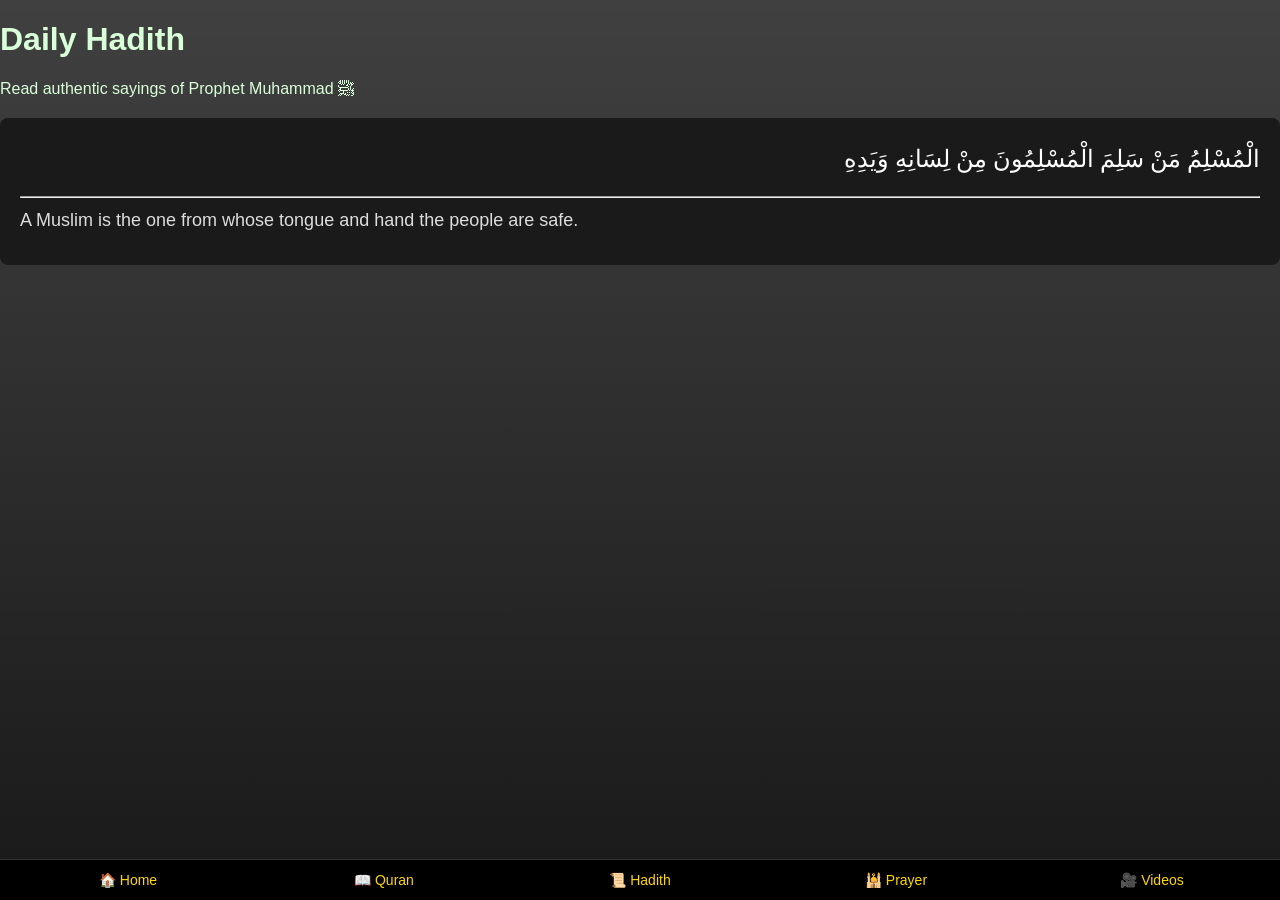
==== hadith.html @ 8ef2e0bc "Create hadith.html Signed-off-by: shuraimkaweesi-pixel <shuraimkaweesi@gmail.com>" ====
<!DOCTYPE html>
<html lang="en">
<head>
<meta charset="UTF-8">
<meta name="viewport" content="width=device-width, initial-scale=1.0">
<title>Daily Hadith | Chair Islamic TV</title>

<link rel="manifest" href="manifest.json">
<meta name="theme-color" content="#FFD700">
<meta name="apple-mobile-web-app-capable" content="yes">
<meta name="apple-mobile-web-app-status-bar-style" content="black">
<link rel="apple-touch-icon" href="logo.png">

<!-- Main CSS -->
<link rel="stylesheet" href="styles.css">

<style>
/* Additional Hadith Styles */
.hadith-box {
  background:#1a1a1a;
  padding:20px;
  border-radius:8px;
  margin:20px 0;
  line-height:1.6;
  color:#fff;
  text-align:right;
}
.arabic {
  font-size:24px;
  direction:rtl;
  text-align:right;
  margin-bottom:15px;
}
.translation {
  font-size:18px;
  color:#ddd;
  text-align:left;
}
.source {
  font-size:14px;
  color:#FFD700;
  margin-top:10px;
  text-align:right;
}
/* Bottom Navigation */
.bottom-nav{
  position:fixed;
  bottom:0;
  left:0;
  width:100%;
  background:#000;
  display:flex;
  justify-content:space-around;
  padding:12px 0;
  border-top:1px solid #333;
}
.bottom-nav a{
  color:#FFD700;
  text-decoration:none;
  font-size:14px;
  flex:1;
  text-align:center;
}
.bottom-nav a:hover{ color:white; }
</style>
</head>

<body>
<div class="container">

<h1>Daily Hadith</h1>
<p>Read authentic sayings of Prophet Muhammad ﷺ</p>

<div id="hadithBox" class="hadith-box">
Loading Hadith...
</div>

</div>

<!-- Bottom Navigation -->
<div class="bottom-nav">
<a href="index.html">🏠 Home</a>
<a href="quran.html">📖 Quran</a>
<a href="hadith.html">📜 Hadith</a>
<a href="prayer.html">🕌 Prayer</a>
<a href="videos.html">🎥 Videos</a>
</div>

<script>
// ===== Load Hadith from local JSON =====
async function loadHadith() {
  try {
    const response = await fetch("/hadiths.json");
    if(!response.ok) throw new Error("Failed to fetch JSON");
    const data = await response.json();
    
    // Pick a random Hadith
    const random = data[Math.floor(Math.random() * data.length)];
    
    document.getElementById("hadithBox").innerHTML = `
      <div class="arabic">${random.arab}</div>
      <hr>
      <div class="translation">${random.en}</div>
      <div class="source">${random.book || ""}</div>
    `;
  } catch (error) {
    console.error(error);
    document.getElementById("hadithBox").innerText = "Could not load Hadith.";
  }
}

loadHadith();
</script>
</body>
</html>
---- styles.css ----
/* =======================
   BODY
======================= */
body{
margin:0;
font-family:'Segoe UI',sans-serif;
color:#d8ffd8;

background:
linear-gradient(rgba(0,0,0,0.75),rgba(0,0,0,0.9)),
url("images/background.jpg");

background-size:cover;
background-position:center;
background-repeat:no-repeat;
background-attachment:fixed;
}

/* =======================
   HEADER / LOGO
======================= */
.header{
display:flex;
flex-direction:column;
align-items:center;
text-align:center;
margin-bottom:20px;
}

.logo{
width:120px;
height:auto;
margin-bottom:10px;
}

/* =======================
   NAVBAR
======================= */
.navbar{
display:flex;
justify-content:space-between;
align-items:center;
padding:18px 40px;
position:fixed;
width:100%;
top:0;
background:rgba(0,0,0,0.9);
border-bottom:2px solid #FFD700;
z-index:1000;
}

.nav-links{
list-style:none;
display:flex;
gap:25px;
}

.nav-links a{
color:#e6ffe6;
text-decoration:none;
font-weight:bold;
transition:0.3s;
}

.nav-links a:hover{
color:#FFD700;
}

/* =======================
   HERO
======================= */
.hero{
padding-top:130px;
padding-bottom:70px;
text-align:center;
}

.hero h1{
font-size:42px;
color:#FFD700;
text-shadow:0 0 10px rgba(255,215,0,0.8);
}

.hero p{
max-width:700px;
margin:auto;
color:#bfffc1;
font-size:18px;
line-height:1.6;
}

/* =======================
   SECTIONS
======================= */
section{
background:rgba(10,10,10,0.85);
padding:40px;
margin:60px auto;
max-width:1100px;
border-left:5px solid #FFD700;
border-radius:12px;
box-shadow:0 0 20px rgba(255,215,0,0.2);
}

/* =======================
   HEADINGS
======================= */
h2{
color:#FFD700;
font-size:28px;
margin-bottom:20px;
text-shadow:0 0 6px rgba(255,215,0,0.7);
}

/* =======================
   CARDS / BLOG
======================= */
.card{
background:#111;
padding:20px;
border-radius:10px;
margin-bottom:20px;
border-left:4px solid #FFD700;
transition:0.3s;
}

.card:hover{
background:#181818;
transform:scale(1.02);
}

/* =======================
   VIDEO
======================= */
iframe{
width:100%;
height:400px;
border-radius:10px;
border:3px solid #FFD700;
}

/* =======================
   RADIO PLAYER
======================= */
audio{
width:100%;
margin-top:15px;
filter:invert(1);
}

/* =======================
   ASK SCHOLAR
======================= */
#ask-scholar{
text-align:center;
background:#0b0b0b;
padding:30px;
border-radius:10px;
box-shadow:0 0 15px rgba(255,215,0,0.3);
}

#ask-scholar input{
width:65%;
padding:12px;
border-radius:8px;
border:none;
background:#111;
color:#c8ffc8;
}

#ask-scholar button{
padding:12px 20px;
background:#FFD700;
border:none;
border-radius:8px;
font-weight:bold;
cursor:pointer;
color:black;
margin-left:10px;
}

#ask-scholar button:hover{
background:#e6c200;
}

/* =======================
   BUTTONS
======================= */
button{
background:#FFD700;
color:black;
border:none;
padding:10px 18px;
border-radius:6px;
cursor:pointer;
font-weight:bold;
}

button:hover{
background:#e6c200;
}

/* =======================
   DONATE BUTTON
======================= */
.donate-btn{
background:#FFD700;
color:black;
padding:14px 25px;
font-size:18px;
border-radius:8px;
display:inline-block;
margin-top:15px;
box-shadow:0 0 15px rgba(255,215,0,0.6);
}

.donate-btn:hover{
background:#e6c200;
transform:scale(1.05);
}

/* =========================
QURAN SECTION
========================= */

#quranSection{
text-align:center;
margin:40px auto;
max-width:900px;
}

/* search + dropdown */

#surahSearch,
#surahSelect,
#reciterSelect{
display:block;
margin:10px auto;
padding:10px;
width:250px;
font-size:16px;
text-align:center;
}

/* load button */

#quranSection button{
display:block;
margin:15px auto;
padding:10px 20px;
font-size:16px;
cursor:pointer;
}

/* ayah container */

.ayah{
margin:25px auto;
padding:15px;
max-width:800px;
border-bottom:1px solid #ddd;
}

/* arabic text */

.arabic{
font-size:28px;
line-height:1.8;
direction:rtl;
text-align:center;
font-family:"Amiri",serif;
margin-bottom:10px;
}

/* english translation */

.translation{
font-size:18px;
line-height:1.6;
text-align:center;
color:#333;
}

/* audio player */

#audioPlayer{
margin-top:20px;
text-align:center;
}

/* =======================
   BIOGRAPHY
======================= */
#biography{
background:#141414;
padding:15px;
border-radius:8px;
line-height:1.6;
color:#eee;
}

/* =======================
   FOOTER
======================= */
footer{
text-align:center;
padding:35px;
background:#081a13;
border-top:2px solid #FFD700;
color:#d8ffd8;
margin-top:60px;
}

footer a{
color:#FFD700;
text-decoration:none;
}

footer a:hover{
text-decoration:underline;
}

/* =======================
   MOBILE
======================= */
@media(max-width:768px){

.navbar{
flex-direction:column;
gap:10px;
}

.nav-links{
flex-direction:column;
align-items:center;
gap:10px;
}

.hero h1{
font-size:30px;
}

iframe{
height:250px;
}

#ask-scholar input{
width:90%;
margin-bottom:10px;
}

}
#installBtn{
background:#FFD700;
color:black;
border:none;
padding:12px 20px;
border-radius:8px;
font-weight:bold;
cursor:pointer;
margin:10px auto;
display:block;
}

#installBtn:hover{
background:white;
}
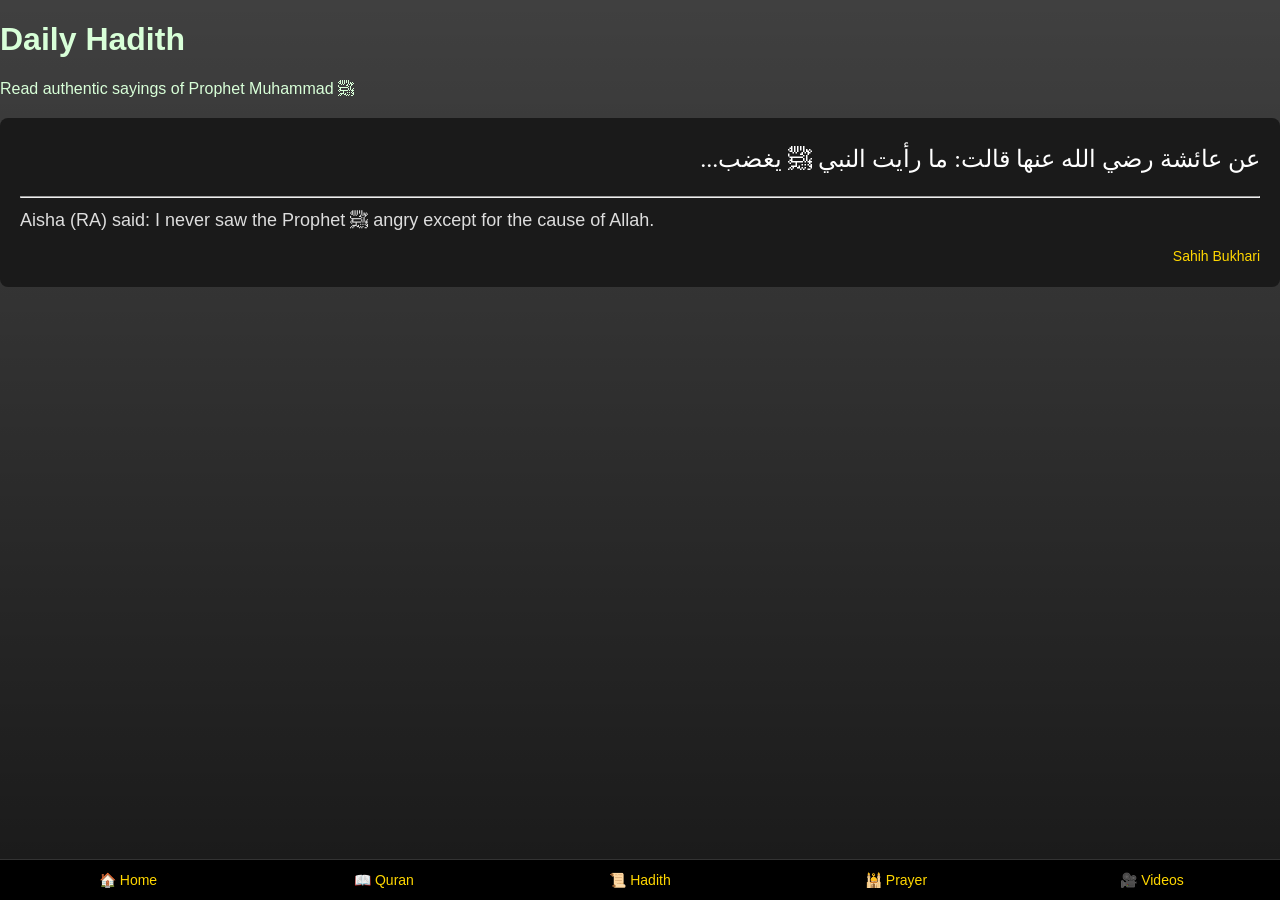
==== commit 6a3f127b: "Update hadith.html Signed-off-by: shuraimkaweesi-pixel <shuraimkaweesi@gmail.com>" ====
--- a/hadith.html
+++ b/hadith.html
@@ -15,7 +15,7 @@
 <link rel="stylesheet" href="styles.css">
 
 <style>
-/* Additional Hadith Styles */
+/* Hadith styles */
 .hadith-box {
   background:#1a1a1a;
   padding:20px;
@@ -42,6 +42,7 @@
   margin-top:10px;
   text-align:right;
 }
+
 /* Bottom Navigation */
 .bottom-nav{
   position:fixed;
@@ -87,28 +88,47 @@
 </div>
 
 <script>
-// ===== Load Hadith from local JSON =====
-async function loadHadith() {
-  try {
-    const response = await fetch("/hadiths.json");
-    if(!response.ok) throw new Error("Failed to fetch JSON");
-    const data = await response.json();
-    
-    // Pick a random Hadith
-    const random = data[Math.floor(Math.random() * data.length)];
-    
-    document.getElementById("hadithBox").innerHTML = `
-      <div class="arabic">${random.arab}</div>
-      <hr>
-      <div class="translation">${random.en}</div>
-      <div class="source">${random.book || ""}</div>
-    `;
-  } catch (error) {
-    console.error(error);
-    document.getElementById("hadithBox").innerText = "Could not load Hadith.";
+// Small ready-to-use Hadith JSON array
+const hadiths = [
+  {
+    "arab": "عن أبي موسى الأشعري رضي الله عنه قال: دخلت على النبي ﷺ أنا ورجلان من بني عمي...",
+    "en": "I called on the Prophet ﷺ with two of my cousins. One said: 'O Messenger of Allah, appoint me governor...' ",
+    "book": "Riyad as-Salihin"
+  },
+  {
+    "arab": "عن عائشة رضي الله عنها قالت: ما رأيت النبي ﷺ يغضب...",
+    "en": "Aisha (RA) said: I never saw the Prophet ﷺ angry except for the cause of Allah.",
+    "book": "Sahih Bukhari"
+  },
+  {
+    "arab": "عن عبد الله بن عمر رضي الله عنهما قال: كان النبي ﷺ...",
+    "en": "Abdullah ibn Umar (RA) said: The Prophet ﷺ used to pray at night...",
+    "book": "Sahih Muslim"
+  },
+  {
+    "arab": "عن أنس رضي الله عنه قال: قال رسول الله ﷺ...",
+    "en": "Anas (RA) said: The Prophet ﷺ said: 'None of you truly believes until he loves for his brother what he loves for himself.'",
+    "book": "Sahih Muslim"
+  },
+  {
+    "arab": "عن جابر رضي الله عنه قال: قال النبي ﷺ...",
+    "en": "Jabir (RA) said: The Prophet ﷺ said: 'The strong believer is better and more beloved to Allah than the weak believer.'",
+    "book": "Sahih Muslim"
   }
+];
+
+// Pick a random Hadith and display
+function loadHadith() {
+  const random = hadiths[Math.floor(Math.random() * hadiths.length)];
+  document.getElementById("hadithBox").innerHTML = `
+    <div class="arabic">${random.arab}</div>
+    <hr>
+    <div class="translation">${random.en}</div>
+    <div class="source">${random.book}</div>
+  `;
 }
 
+// Load Hadith on page load
 loadHadith();
 </script>
 </body>
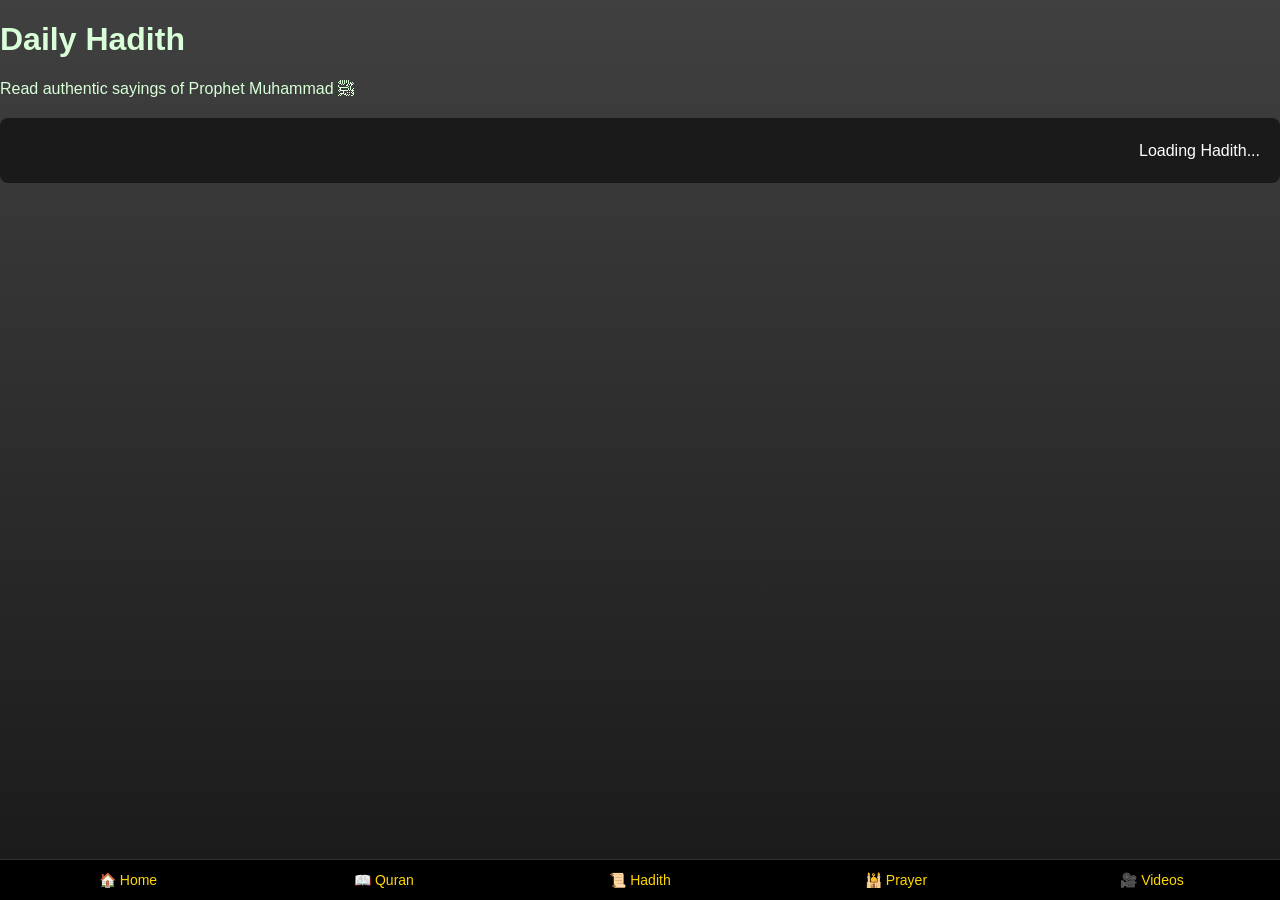
==== commit 3a85887c: "Update hadith.html Signed-off-by: shuraimkaweesi-pixel <shuraimkaweesi@gmail.com>" ====
--- a/hadith.html
+++ b/hadith.html
@@ -130,6 +130,11 @@
 
 // Load Hadith on page load
 loadHadith();
+
+<button onclick="explainHadith()">Explain Hadith</button>
+
+<div id="hadithExplanation"></div>
+  
 </script>
 </body>
 </html>
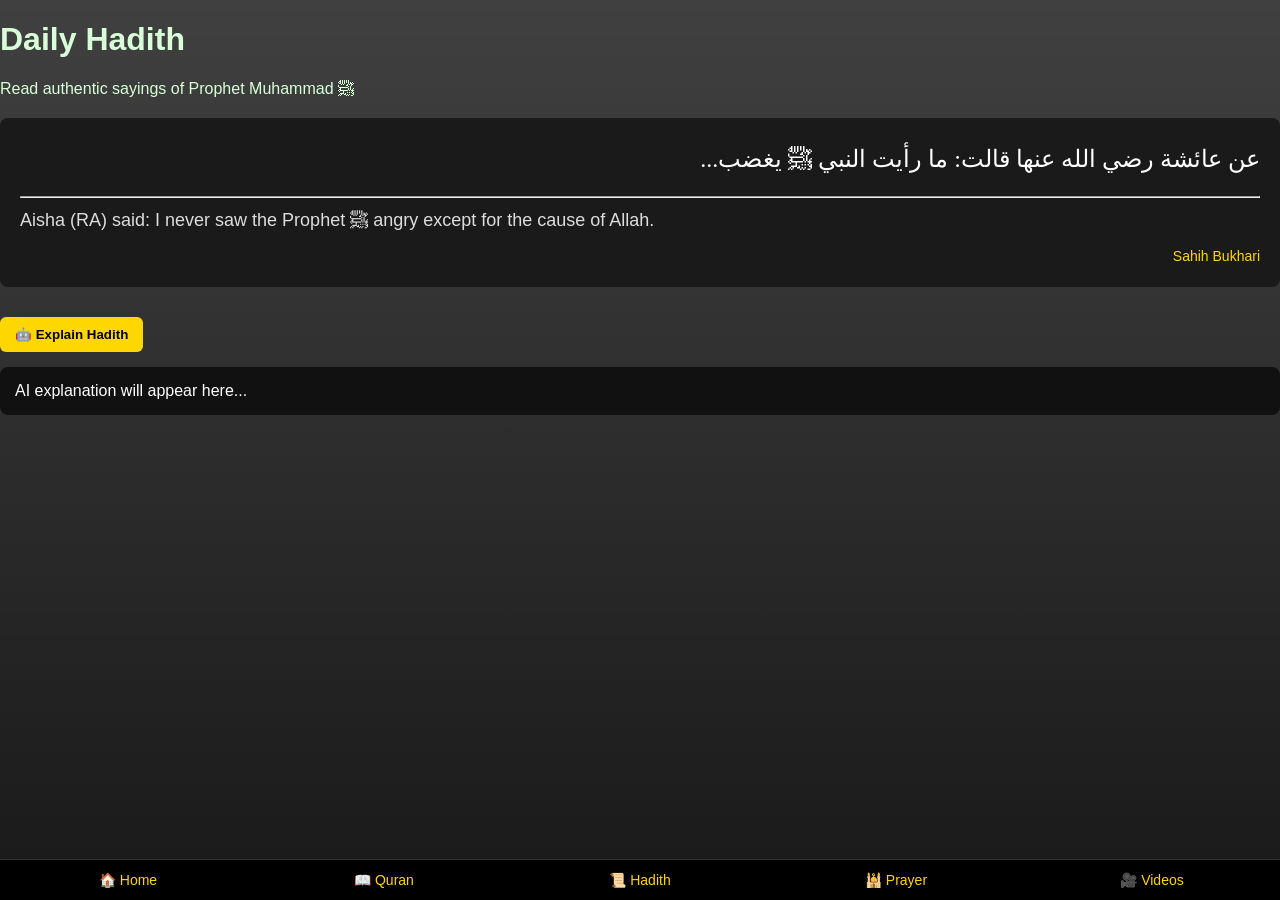
==== commit 518858e2: "Update hadith.html Signed-off-by: shuraimkaweesi-pixel <shuraimkaweesi@gmail.com>" ====
--- a/hadith.html
+++ b/hadith.html
@@ -15,6 +15,7 @@
 <link rel="stylesheet" href="styles.css">
 
 <style>
+
 /* Hadith styles */
 .hadith-box {
   background:#1a1a1a;
@@ -25,17 +26,20 @@
   color:#fff;
   text-align:right;
 }
+
 .arabic {
   font-size:24px;
   direction:rtl;
   text-align:right;
   margin-bottom:15px;
 }
+
 .translation {
   font-size:18px;
   color:#ddd;
   text-align:left;
 }
+
 .source {
   font-size:14px;
   color:#FFD700;
@@ -43,7 +47,27 @@
   text-align:right;
 }
 
+/* AI explanation */
+.ai-box{
+background:#111;
+padding:15px;
+border-radius:8px;
+margin-top:15px;
+color:#fff;
+}
+
+.ai-btn{
+background:#FFD700;
+color:black;
+border:none;
+padding:10px 15px;
+border-radius:6px;
+cursor:pointer;
+margin-top:10px;
+}
+
 /* Bottom Navigation */
+
 .bottom-nav{
   position:fixed;
   bottom:0;
@@ -55,6 +79,7 @@
   padding:12px 0;
   border-top:1px solid #333;
 }
+
 .bottom-nav a{
   color:#FFD700;
   text-decoration:none;
@@ -62,11 +87,14 @@
   flex:1;
   text-align:center;
 }
+
 .bottom-nav a:hover{ color:white; }
+
 </style>
 </head>
 
 <body>
+
 <div class="container">
 
 <h1>Daily Hadith</h1>
@@ -76,65 +104,112 @@
 Loading Hadith...
 </div>
 
-</div>
+<!-- AI Explain Button -->
+
+<button class="ai-btn" onclick="explainHadith()">
+🤖 Explain Hadith
+</button>
+
+<div id="hadithExplanation" class="ai-box">
+AI explanation will appear here...
+</div>
+
+</div>
+
 
 <!-- Bottom Navigation -->
+
 <div class="bottom-nav">
+
 <a href="index.html">🏠 Home</a>
 <a href="quran.html">📖 Quran</a>
 <a href="hadith.html">📜 Hadith</a>
 <a href="prayer.html">🕌 Prayer</a>
 <a href="videos.html">🎥 Videos</a>
-</div>
+
+</div>
+
 
 <script>
+
 // Small ready-to-use Hadith JSON array
+
 const hadiths = [
-  {
-    "arab": "عن أبي موسى الأشعري رضي الله عنه قال: دخلت على النبي ﷺ أنا ورجلان من بني عمي...",
-    "en": "I called on the Prophet ﷺ with two of my cousins. One said: 'O Messenger of Allah, appoint me governor...' ",
-    "book": "Riyad as-Salihin"
-  },
-  {
-    "arab": "عن عائشة رضي الله عنها قالت: ما رأيت النبي ﷺ يغضب...",
-    "en": "Aisha (RA) said: I never saw the Prophet ﷺ angry except for the cause of Allah.",
-    "book": "Sahih Bukhari"
-  },
-  {
-    "arab": "عن عبد الله بن عمر رضي الله عنهما قال: كان النبي ﷺ...",
-    "en": "Abdullah ibn Umar (RA) said: The Prophet ﷺ used to pray at night...",
-    "book": "Sahih Muslim"
-  },
-  {
-    "arab": "عن أنس رضي الله عنه قال: قال رسول الله ﷺ...",
-    "en": "Anas (RA) said: The Prophet ﷺ said: 'None of you truly believes until he loves for his brother what he loves for himself.'",
-    "book": "Sahih Muslim"
-  },
-  {
-    "arab": "عن جابر رضي الله عنه قال: قال النبي ﷺ...",
-    "en": "Jabir (RA) said: The Prophet ﷺ said: 'The strong believer is better and more beloved to Allah than the weak believer.'",
-    "book": "Sahih Muslim"
-  }
+
+{
+"arab":"عن أبي موسى الأشعري رضي الله عنه قال: دخلت على النبي ﷺ أنا ورجلان من بني عمي...",
+"en":"I called on the Prophet ﷺ with two of my cousins. One said: 'O Messenger of Allah, appoint me governor...' ",
+"book":"Riyad as-Salihin"
+},
+
+{
+"arab":"عن عائشة رضي الله عنها قالت: ما رأيت النبي ﷺ يغضب...",
+"en":"Aisha (RA) said: I never saw the Prophet ﷺ angry except for the cause of Allah.",
+"book":"Sahih Bukhari"
+},
+
+{
+"arab":"عن عبد الله بن عمر رضي الله عنهما قال: كان النبي ﷺ...",
+"en":"Abdullah ibn Umar (RA) said: The Prophet ﷺ used to pray at night...",
+"book":"Sahih Muslim"
+},
+
+{
+"arab":"عن أنس رضي الله عنه قال: قال رسول الله ﷺ...",
+"en":"Anas (RA) said: The Prophet ﷺ said: 'None of you truly believes until he loves for his brother what he loves for himself.'",
+"book":"Sahih Muslim"
+},
+
+{
+"arab":"عن جابر رضي الله عنه قال: قال النبي ﷺ...",
+"en":"Jabir (RA) said: The Prophet ﷺ said: 'The strong believer is better and more beloved to Allah than the weak believer.'",
+"book":"Sahih Muslim"
+}
+
 ];
 
-// Pick a random Hadith and display
-function loadHadith() {
-  const random = hadiths[Math.floor(Math.random() * hadiths.length)];
-  document.getElementById("hadithBox").innerHTML = `
-    <div class="arabic">${random.arab}</div>
-    <hr>
-    <div class="translation">${random.en}</div>
-    <div class="source">${random.book}</div>
-  `;
+// store current hadith
+let currentHadith = "";
+
+// Pick random Hadith
+
+function loadHadith(){
+
+const random = hadiths[Math.floor(Math.random()*hadiths.length)];
+
+currentHadith = random.en;
+
+document.getElementById("hadithBox").innerHTML = `
+
+<div class="arabic">${random.arab}</div>
+<hr>
+<div class="translation">${random.en}</div>
+<div class="source">${random.book}</div>
+
+`;
+
+}
+
+// AI explanation (simple built-in explanation)
+
+function explainHadith(){
+
+const explanation = `
+This hadith teaches an important moral lesson in Islam.
+It encourages believers to follow the example of Prophet Muhammad ﷺ,
+show sincerity, good character, and strong faith in Allah.
+Reflect on the meaning and apply it in daily life.
+`;
+
+document.getElementById("hadithExplanation").innerText = explanation;
+
 }
 
 // Load Hadith on page load
+
 loadHadith();
 
-<button onclick="explainHadith()">Explain Hadith</button>
-
-<div id="hadithExplanation"></div>
-  
 </script>
+
 </body>
 </html>
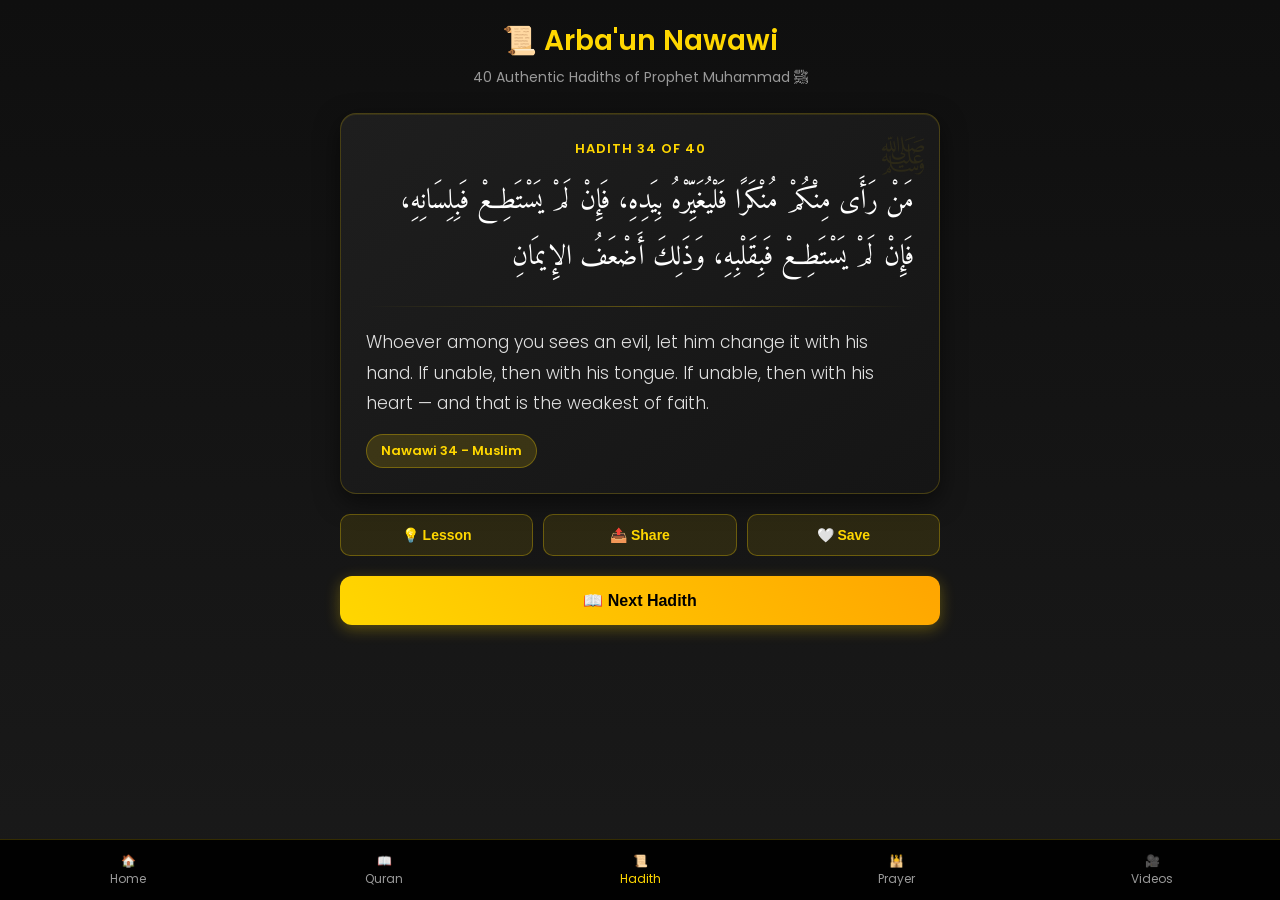
==== commit ce41943f: "Update hadith.html Signed-off-by: shuraimkaweesi-pixel <shuraimkaweesi@gmail.com>" ====
--- a/hadith.html
+++ b/hadith.html
@@ -3,212 +3,334 @@
 <head>
 <meta charset="UTF-8">
 <meta name="viewport" content="width=device-width, initial-scale=1.0">
-<title>Daily Hadith | Chair Islamic TV</title>
+<title>Arba'un Nawawi | Chair Islamic TV</title>
 
 <link rel="manifest" href="manifest.json">
-<meta name="theme-color" content="#FFD700">
+<meta name="theme-color" content="#0f0f0f">
 <meta name="apple-mobile-web-app-capable" content="yes">
 <meta name="apple-mobile-web-app-status-bar-style" content="black">
 <link rel="apple-touch-icon" href="logo.png">
 
-<!-- Main CSS -->
-<link rel="stylesheet" href="styles.css">
+<!-- Arabic Font - Amiri -->
+<link href="https://fonts.googleapis.com/css2?family=Amiri:wght@400;700&family=Poppins:wght@300;400;600&display=swap" rel="stylesheet">
 
 <style>
-
-/* Hadith styles */
-.hadith-box {
-  background:#1a1a1a;
+* { box-sizing: border-box; margin: 0; padding: 0; }
+
+body{
+  font-family: 'Poppins', Arial, sans-serif;
+  background: linear-gradient(180deg, #0f0f0f 0%, #1a1a1a 100%);
+  color:#fff;
+  margin:0;
   padding:20px;
-  border-radius:8px;
-  margin:20px 0;
-  line-height:1.6;
-  color:#fff;
-  text-align:right;
+  padding-bottom:90px;
+  min-height:100vh;
+}
+
+.container { max-width: 600px; margin: 0 auto; }
+
+h1 {
+  color:#FFD700;
+  text-align:center;
+  font-weight:600;
+  margin-bottom:5px;
+  font-size: 28px;
+}
+
+.subtitle {
+  text-align:center;
+  color:#999;
+  font-size:14px;
+  margin-bottom:25px;
+}
+
+/* Premium Hadith Card */
+.hadith-card {
+  background: linear-gradient(145deg, #1e1e1e, #151515);
+  padding: 25px;
+  border-radius: 16px;
+  margin: 20px 0;
+  box-shadow: 0 8px 25px rgba(0,0,0,0.5),
+              inset 0 1px 0 rgba(255,215,0,0.1);
+  border: 1px solid rgba(255,215,0,0.2);
+  position: relative;
+  overflow: hidden;
+}
+
+.hadith-card::before {
+  content: 'ﷺ';
+  position: absolute;
+  top: 10px;
+  right: 15px;
+  font-size: 40px;
+  color: rgba(255,215,0,0.08);
+  font-family: 'Amiri', serif;
+}
+
+.hadith-number {
+  color:#FFD700;
+  font-size:13px;
+  margin-bottom:15px;
+  text-align:center;
+  font-weight:600;
+  letter-spacing: 1px;
 }
 
 .arabic {
-  font-size:24px;
-  direction:rtl;
-  text-align:right;
-  margin-bottom:15px;
+  font-family: 'Amiri', serif;
+  font-size: 28px;
+  line-height: 2;
+  direction: rtl;
+  text-align: right;
+  margin-bottom: 20px;
+  color: #fff;
+  font-weight: 400;
+}
+
+.divider {
+  height: 1px;
+  background: linear-gradient(90deg, transparent, rgba(255,215,0,0.3), transparent);
+  margin: 20px 0;
 }
 
 .translation {
-  font-size:18px;
-  color:#ddd;
-  text-align:left;
-}
-
-.source {
-  font-size:14px;
-  color:#FFD700;
-  margin-top:10px;
-  text-align:right;
-}
-
-/* AI explanation */
-.ai-box{
-background:#111;
-padding:15px;
-border-radius:8px;
-margin-top:15px;
-color:#fff;
-}
-
-.ai-btn{
-background:#FFD700;
-color:black;
-border:none;
-padding:10px 15px;
-border-radius:6px;
-cursor:pointer;
-margin-top:10px;
+  font-size: 17px;
+  line-height: 1.8;
+  color: #e0e0e0;
+  text-align: left;
+  font-weight: 300;
+}
+
+.source-badge {
+  display: inline-block;
+  background: rgba(255,215,0,0.15);
+  color: #FFD700;
+  padding: 6px 14px;
+  border-radius: 20px;
+  font-size: 13px;
+  margin-top: 15px;
+  font-weight: 600;
+  border: 1px solid rgba(255,215,0,0.3);
+}
+
+/* Action Buttons */
+.hadith-actions {
+  display: flex;
+  gap: 10px;
+  margin-top: 20px;
+  flex-wrap: wrap;
+}
+
+.action-btn {
+  flex: 1;
+  min-width: 100px;
+  background: rgba(255,215,0,0.1);
+  color: #FFD700;
+  border: 1px solid rgba(255,215,0,0.3);
+  padding: 12px 15px;
+  border-radius: 10px;
+  cursor: pointer;
+  font-size: 14px;
+  font-weight: 600;
+  transition: 0.2s;
+}
+
+.action-btn:active {
+  background: #FFD700;
+  color: #000;
+  transform: scale(0.95);
+}
+
+/* AI Box */
+.ai-box {
+  background: linear-gradient(145deg, #1a1a1a, #111);
+  padding: 20px;
+  border-radius: 12px;
+  margin-top: 15px;
+  border: 1px solid rgba(255,215,0,0.2);
+  color: #ddd;
+  line-height: 1.7;
+  display: none;
+}
+
+.ai-box.show { display: block; }
+
+.ai-title {
+  color: #FFD700;
+  font-weight: 600;
+  margin-bottom: 10px;
+  font-size: 15px;
+}
+
+/* Refresh Button */
+.refresh-btn {
+  width: 100%;
+  background: linear-gradient(45deg, #FFD700, #FFA500);
+  color: #000;
+  border: none;
+  padding: 15px;
+  border-radius: 12px;
+  cursor: pointer;
+  font-size: 16px;
+  font-weight: 700;
+  margin: 20px 0;
+  box-shadow: 0 4px 15px rgba(255,215,0,0.3);
+}
+
+.refresh-btn:active { transform: scale(0.98); }
+
+/* Loading */
+.loading {
+  text-align: center;
+  padding: 40px;
+  color: #FFD700;
 }
 
 /* Bottom Navigation */
-
-.bottom-nav{
-  position:fixed;
-  bottom:0;
-  left:0;
-  width:100%;
-  background:#000;
-  display:flex;
-  justify-content:space-around;
-  padding:12px 0;
-  border-top:1px solid #333;
-}
-
-.bottom-nav a{
-  color:#FFD700;
-  text-decoration:none;
-  font-size:14px;
-  flex:1;
-  text-align:center;
-}
-
-.bottom-nav a:hover{ color:white; }
-
+.bottom-nav {
+  position: fixed;
+  bottom: 0;
+  left: 0;
+  width: 100%;
+  background: rgba(0,0,0,0.95);
+  backdrop-filter: blur(10px);
+  display: flex;
+  justify-content: space-around;
+  padding: 12px 0;
+  border-top: 1px solid rgba(255,215,0,0.2);
+}
+
+.bottom-nav a {
+  color: #999;
+  text-decoration: none;
+  font-size: 12px;
+  flex: 1;
+  text-align: center;
+  transition: 0.2s;
+}
+
+.bottom-nav a.active { color: #FFD700; }
+.bottom-nav a:active { transform: scale(0.9); }
 </style>
 </head>
 
 <body>
-
 <div class="container">
 
-<h1>Daily Hadith</h1>
-<p>Read authentic sayings of Prophet Muhammad ﷺ</p>
-
-<div id="hadithBox" class="hadith-box">
-Loading Hadith...
+  <h1>📜 Arba'un Nawawi</h1>
+  <p class="subtitle">40 Authentic Hadiths of Prophet Muhammad ﷺ</p>
+
+  <div id="hadithCard" class="hadith-card">
+    <div class="loading">Loading Hadith...</div>
+  </div>
+
+  <div class="hadith-actions">
+    <button class="action-btn" onclick="explainHadith()">💡 Lesson</button>
+    <button class="action-btn" onclick="shareHadith()">📤 Share</button>
+    <button class="action-btn" onclick="saveHadith()">🤍 Save</button>
+  </div>
+
+  <div id="hadithExplanation" class="ai-box">
+    <div class="ai-title">💡 Reflection</div>
+    <div id="explanationText"></div>
+  </div>
+
+  <button class="refresh-btn" onclick="nextHadith()">📖 Next Hadith</button>
+
 </div>
 
-<!-- AI Explain Button -->
-
-<button class="ai-btn" onclick="explainHadith()">
-🤖 Explain Hadith
-</button>
-
-<div id="hadithExplanation" class="ai-box">
-AI explanation will appear here...
+<!-- Bottom Navigation -->
+<div class="bottom-nav">
+  <a href="index.html">🏠<br>Home</a>
+  <a href="quran.html">📖<br>Quran</a>
+  <a href="hadith.html" class="active">📜<br>Hadith</a>
+  <a href="prayer.html">🕌<br>Prayer</a>
+  <a href="videos.html">🎥<br>Videos</a>
 </div>
 
-</div>
-
-
-<!-- Bottom Navigation -->
-
-<div class="bottom-nav">
-
-<a href="index.html">🏠 Home</a>
-<a href="quran.html">📖 Quran</a>
-<a href="hadith.html">📜 Hadith</a>
-<a href="prayer.html">🕌 Prayer</a>
-<a href="videos.html">🎥 Videos</a>
-
-</div>
-
-
 <script>
-
-// Small ready-to-use Hadith JSON array
-
-const hadiths = [
-
-{
-"arab":"عن أبي موسى الأشعري رضي الله عنه قال: دخلت على النبي ﷺ أنا ورجلان من بني عمي...",
-"en":"I called on the Prophet ﷺ with two of my cousins. One said: 'O Messenger of Allah, appoint me governor...' ",
-"book":"Riyad as-Salihin"
-},
-
-{
-"arab":"عن عائشة رضي الله عنها قالت: ما رأيت النبي ﷺ يغضب...",
-"en":"Aisha (RA) said: I never saw the Prophet ﷺ angry except for the cause of Allah.",
-"book":"Sahih Bukhari"
-},
-
-{
-"arab":"عن عبد الله بن عمر رضي الله عنهما قال: كان النبي ﷺ...",
-"en":"Abdullah ibn Umar (RA) said: The Prophet ﷺ used to pray at night...",
-"book":"Sahih Muslim"
-},
-
-{
-"arab":"عن أنس رضي الله عنه قال: قال رسول الله ﷺ...",
-"en":"Anas (RA) said: The Prophet ﷺ said: 'None of you truly believes until he loves for his brother what he loves for himself.'",
-"book":"Sahih Muslim"
-},
-
-{
-"arab":"عن جابر رضي الله عنه قال: قال النبي ﷺ...",
-"en":"Jabir (RA) said: The Prophet ﷺ said: 'The strong believer is better and more beloved to Allah than the weak believer.'",
-"book":"Sahih Muslim"
-}
-
-];
-
-// store current hadith
-let currentHadith = "";
-
-// Pick random Hadith
-
-function loadHadith(){
-
-const random = hadiths[Math.floor(Math.random()*hadiths.length)];
-
-currentHadith = random.en;
-
-document.getElementById("hadithBox").innerHTML = `
-
-<div class="arabic">${random.arab}</div>
-<hr>
-<div class="translation">${random.en}</div>
-<div class="source">${random.book}</div>
-
-`;
-
-}
-
-// AI explanation (simple built-in explanation)
+// Load all 40 hadiths from JSON file
+let hadiths = [];
+let currentHadith = null;
+
+async function initHadiths(){
+  try {
+    const res = await fetch('hadiths.json');
+    if(!res.ok) throw new Error('File not found');
+    hadiths = await res.json();
+    loadDailyHadith();
+  } catch(e){
+    document.getElementById("hadithCard").innerHTML = `
+      <div style="text-align:center; color:#ff6b6b;">
+        <p>Error loading hadiths.json</p>
+        <p style="font-size:13px; margin-top:10px;">Make sure you uploaded hadiths.json to GitHub</p>
+      </div>
+    `;
+  }
+}
+
+// Daily hadith - same for everyone each day based on date
+function loadDailyHadith(){
+  if(hadiths.length === 0) return;
+
+  const day = Math.floor(Date.now() / 86400000);
+  const index = day % hadiths.length;
+  currentHadith = hadiths[index];
+  renderHadith();
+}
+
+// Random next hadith
+function nextHadith(){
+  if(hadiths.length === 0) return;
+  const randomIndex = Math.floor(Math.random() * hadiths.length);
+  currentHadith = hadiths[randomIndex];
+  renderHadith();
+}
+
+function renderHadith(){
+  document.getElementById("hadithCard").innerHTML = `
+    <div class="hadith-number">HADITH ${currentHadith.id} OF 40</div>
+    <div class="arabic">${currentHadith.arab}</div>
+    <div class="divider"></div>
+    <div class="translation">${currentHadith.en}</div>
+    <div class="source-badge">${currentHadith.book}</div>
+  `;
+
+  document.getElementById("hadithExplanation").classList.remove('show');
+}
 
 function explainHadith(){
-
-const explanation = `
-This hadith teaches an important moral lesson in Islam.
-It encourages believers to follow the example of Prophet Muhammad ﷺ,
-show sincerity, good character, and strong faith in Allah.
-Reflect on the meaning and apply it in daily life.
-`;
-
-document.getElementById("hadithExplanation").innerText = explanation;
-
-}
-
-// Load Hadith on page load
-
-loadHadith();
-
+  if(!currentHadith) return;
+  document.getElementById("explanationText").innerText = currentHadith.lesson;
+  document.getElementById("hadithExplanation").classList.add('show');
+}
+
+function shareHadith(){
+  if(!currentHadith) return;
+  const text = `Hadith ${currentHadith.id} - Arba'un Nawawi\n\n${currentHadith.arab}\n\n${currentHadith.en}\n\n— ${currentHadith.book}\n\nShared from Chair Islamic TV`;
+
+  if(navigator.share){
+    navigator.share({ title: 'Hadith of the Day', text: text });
+  } else {
+    navigator.clipboard.writeText(text);
+    alert('Hadith copied! Paste it in WhatsApp');
+  }
+}
+
+function saveHadith(){
+  if(!currentHadith) return;
+  let saved = JSON.parse(localStorage.getItem('savedHadiths') || '[]');
+  if(!saved.find(h => h.id === currentHadith.id)){
+    saved.push(currentHadith);
+    localStorage.setItem('savedHadiths', JSON.stringify(saved));
+    alert('Hadith saved 🤍 Check your saved list');
+  } else {
+    alert('Already saved');
+  }
+}
+
+// Start
+initHadiths();
 </script>
 
 </body>
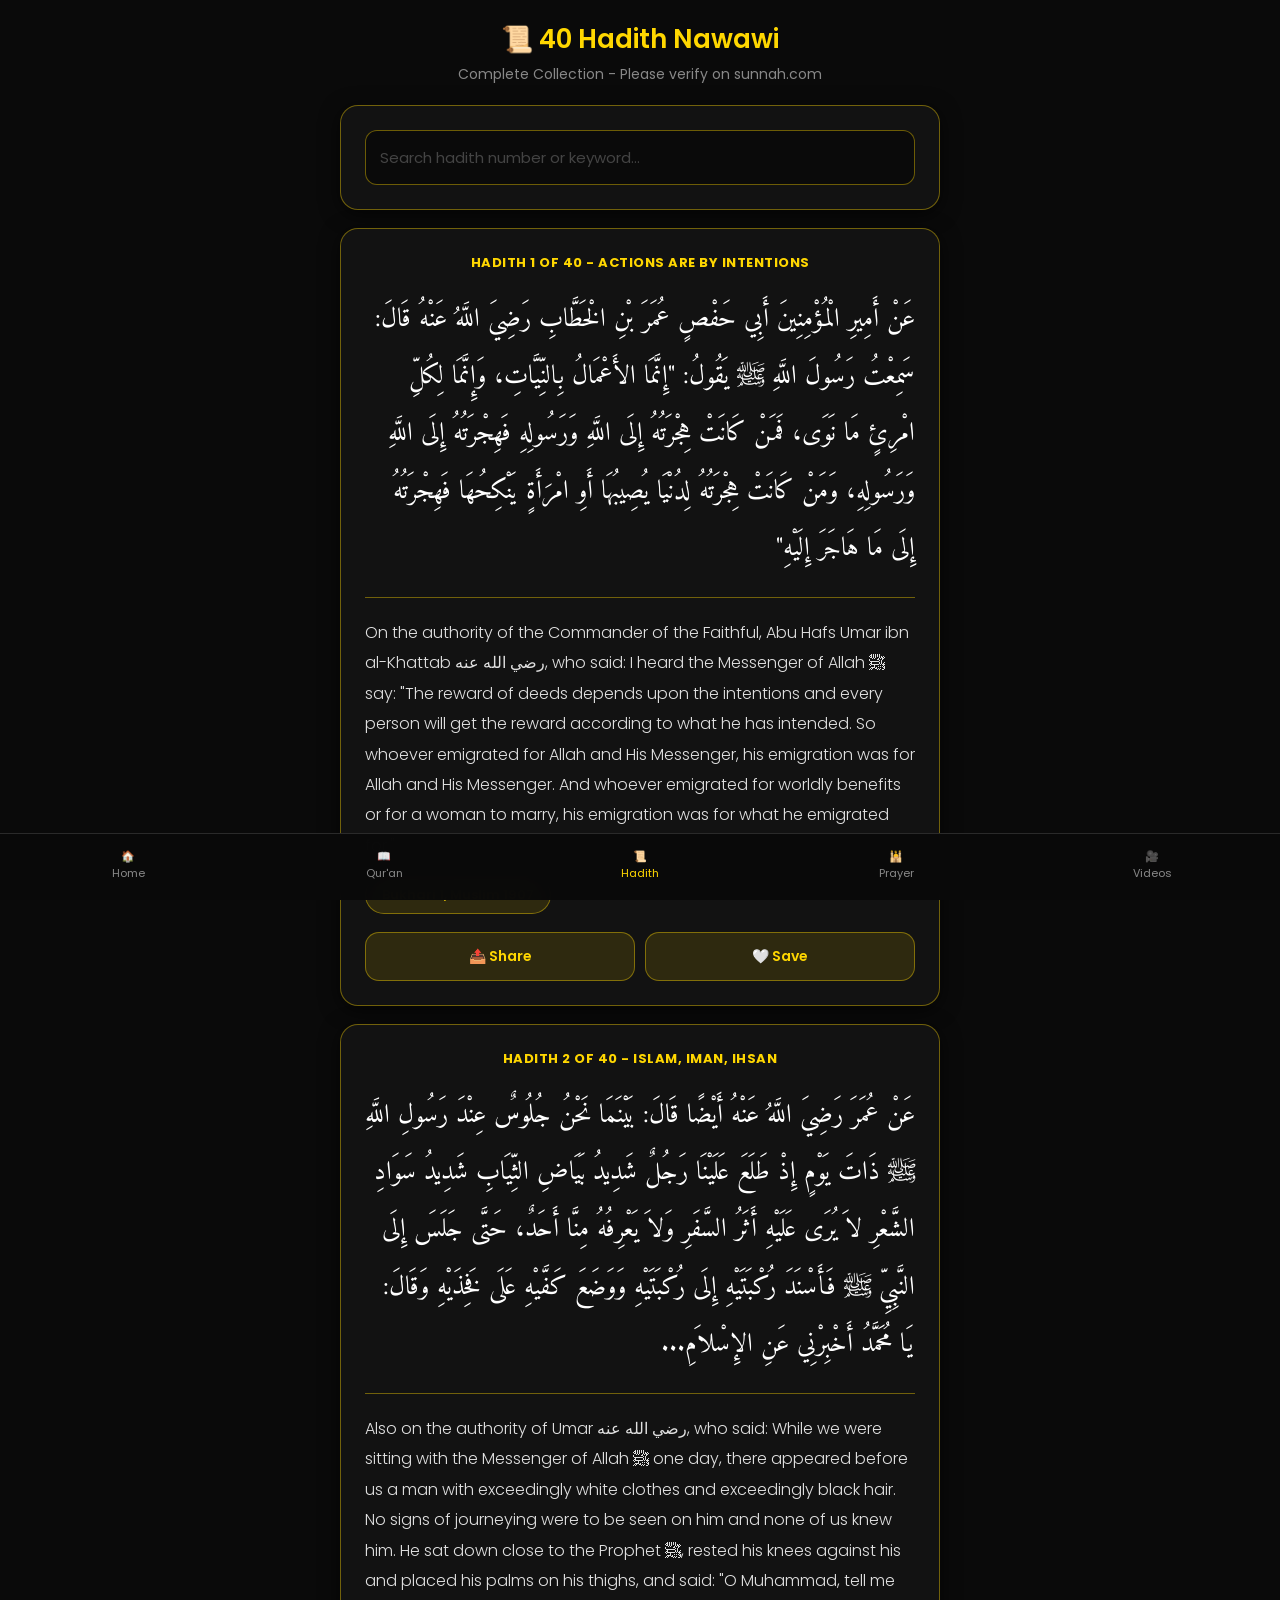
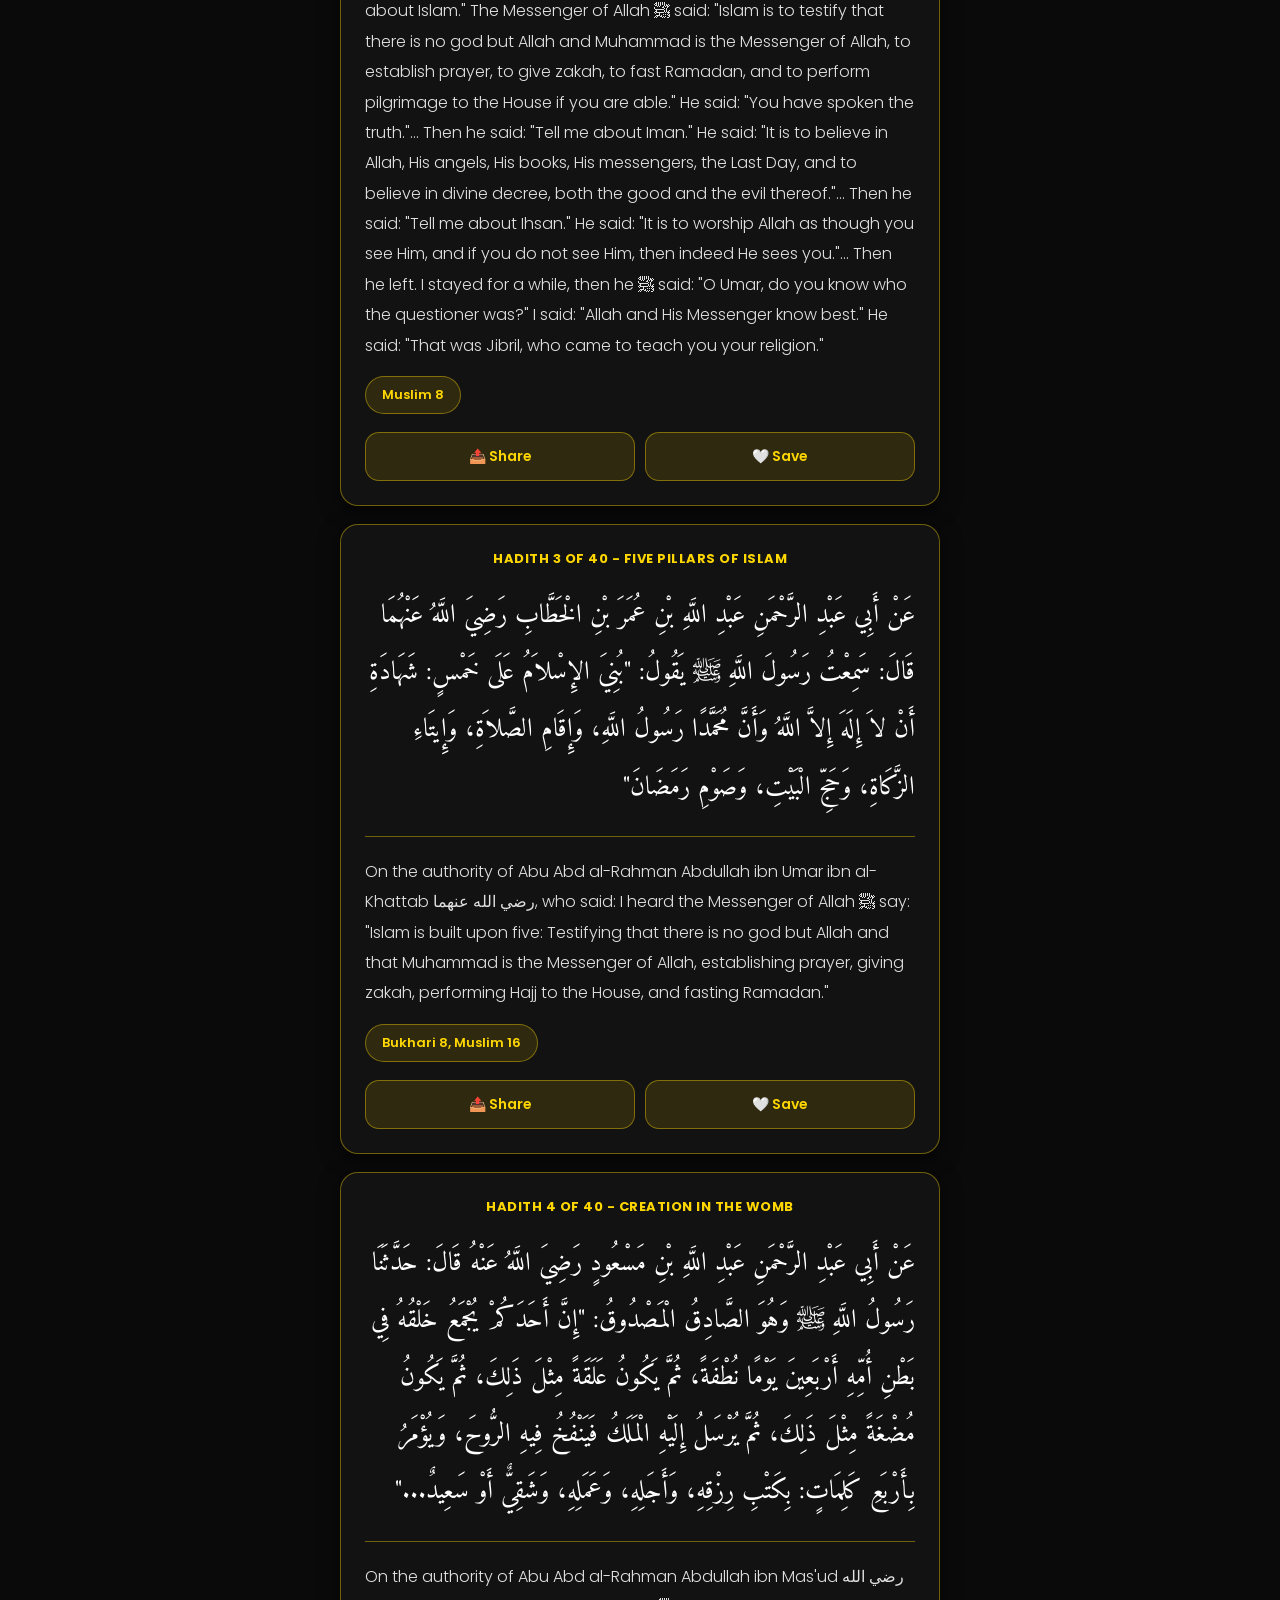
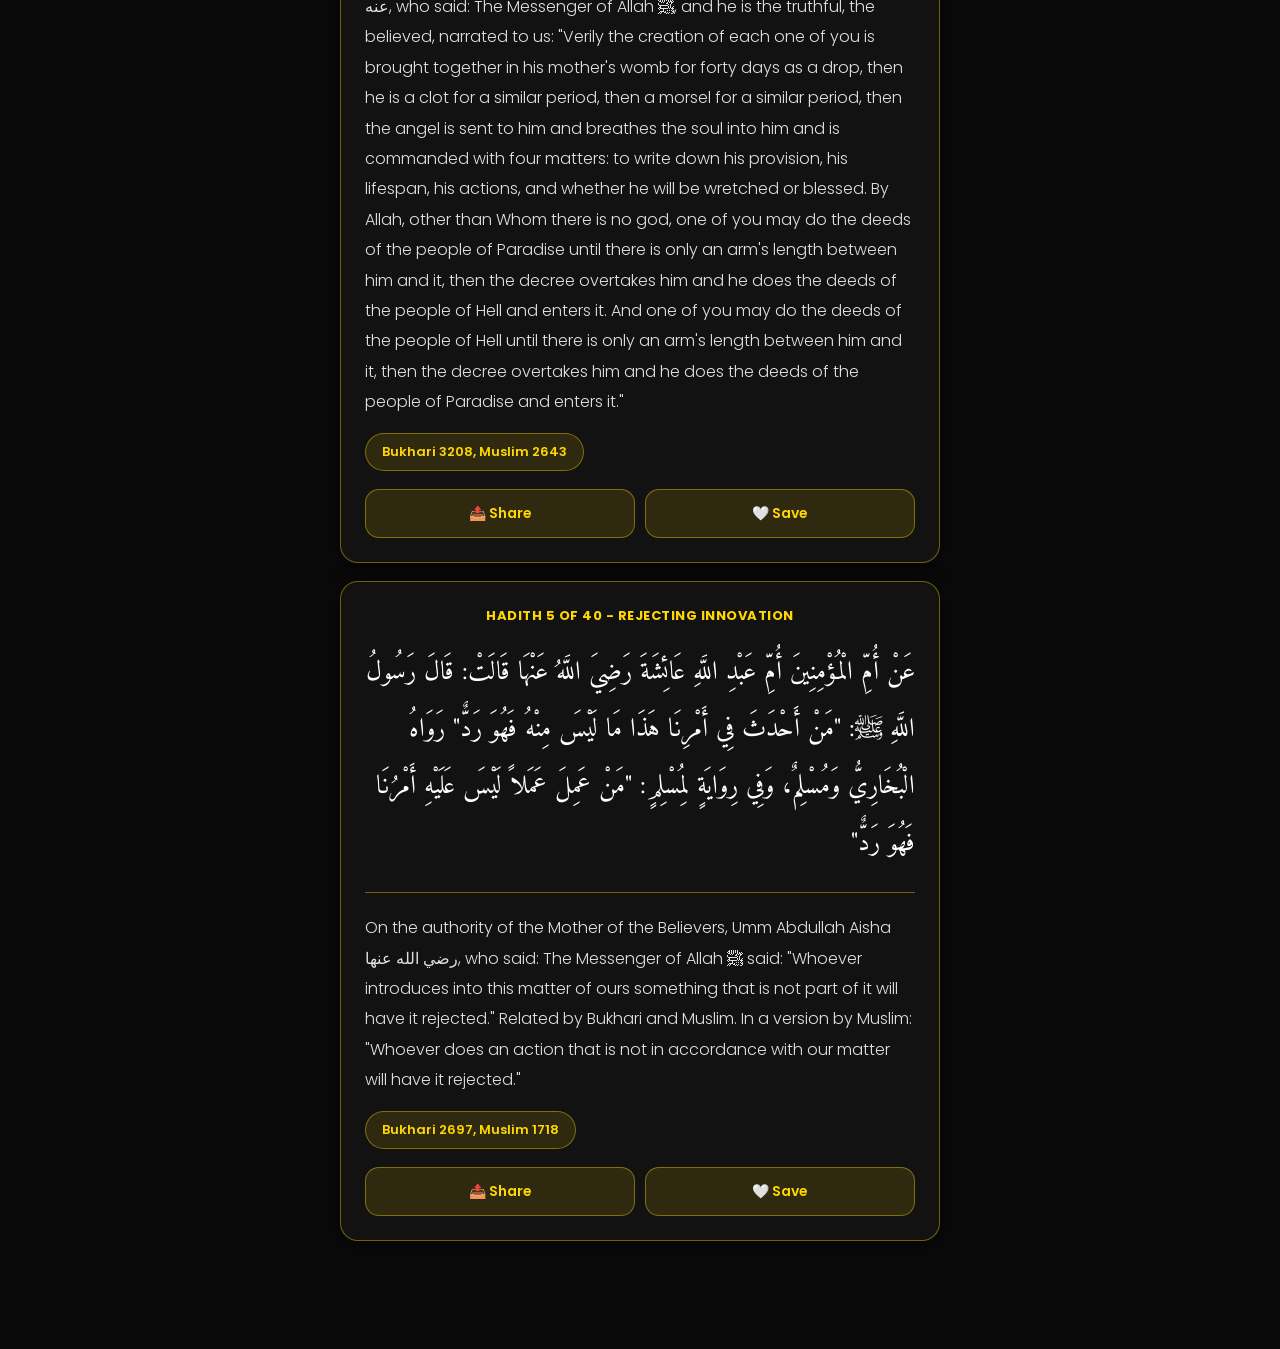
==== commit a704b74c: "Update hadith.html Signed-off-by: shuraimkaweesi-pixel <shuraimkaweesi@gmail.com>" ====
--- a/hadith.html
+++ b/hadith.html
@@ -3,334 +3,226 @@
 <head>
 <meta charset="UTF-8">
 <meta name="viewport" content="width=device-width, initial-scale=1.0">
-<title>Arba'un Nawawi | Chair Islamic TV</title>
-
+<title>40 Hadith Nawawi - Chair Islamic TV</title>
 <link rel="manifest" href="manifest.json">
-<meta name="theme-color" content="#0f0f0f">
-<meta name="apple-mobile-web-app-capable" content="yes">
-<meta name="apple-mobile-web-app-status-bar-style" content="black">
+<meta name="theme-color" content="#0A0A0A">
 <link rel="apple-touch-icon" href="logo.png">
-
-<!-- Arabic Font - Amiri -->
-<link href="https://fonts.googleapis.com/css2?family=Amiri:wght@400;700&family=Poppins:wght@300;400;600&display=swap" rel="stylesheet">
-
-<style>
-* { box-sizing: border-box; margin: 0; padding: 0; }
-
-body{
-  font-family: 'Poppins', Arial, sans-serif;
-  background: linear-gradient(180deg, #0f0f0f 0%, #1a1a1a 100%);
-  color:#fff;
-  margin:0;
-  padding:20px;
-  padding-bottom:90px;
-  min-height:100vh;
-}
-
-.container { max-width: 600px; margin: 0 auto; }
-
-h1 {
-  color:#FFD700;
-  text-align:center;
-  font-weight:600;
-  margin-bottom:5px;
-  font-size: 28px;
-}
-
-.subtitle {
-  text-align:center;
-  color:#999;
-  font-size:14px;
-  margin-bottom:25px;
-}
-
-/* Premium Hadith Card */
-.hadith-card {
-  background: linear-gradient(145deg, #1e1e1e, #151515);
-  padding: 25px;
-  border-radius: 16px;
-  margin: 20px 0;
-  box-shadow: 0 8px 25px rgba(0,0,0,0.5),
-              inset 0 1px 0 rgba(255,215,0,0.1);
-  border: 1px solid rgba(255,215,0,0.2);
-  position: relative;
-  overflow: hidden;
-}
-
-.hadith-card::before {
-  content: 'ﷺ';
-  position: absolute;
-  top: 10px;
-  right: 15px;
-  font-size: 40px;
-  color: rgba(255,215,0,0.08);
-  font-family: 'Amiri', serif;
-}
-
-.hadith-number {
-  color:#FFD700;
-  font-size:13px;
-  margin-bottom:15px;
-  text-align:center;
-  font-weight:600;
-  letter-spacing: 1px;
-}
-
-.arabic {
-  font-family: 'Amiri', serif;
-  font-size: 28px;
-  line-height: 2;
-  direction: rtl;
-  text-align: right;
-  margin-bottom: 20px;
-  color: #fff;
-  font-weight: 400;
-}
-
-.divider {
-  height: 1px;
-  background: linear-gradient(90deg, transparent, rgba(255,215,0,0.3), transparent);
-  margin: 20px 0;
-}
-
-.translation {
-  font-size: 17px;
-  line-height: 1.8;
-  color: #e0e0e0;
-  text-align: left;
-  font-weight: 300;
-}
-
-.source-badge {
-  display: inline-block;
-  background: rgba(255,215,0,0.15);
-  color: #FFD700;
-  padding: 6px 14px;
-  border-radius: 20px;
-  font-size: 13px;
-  margin-top: 15px;
-  font-weight: 600;
-  border: 1px solid rgba(255,215,0,0.3);
-}
-
-/* Action Buttons */
-.hadith-actions {
-  display: flex;
-  gap: 10px;
-  margin-top: 20px;
-  flex-wrap: wrap;
-}
-
-.action-btn {
-  flex: 1;
-  min-width: 100px;
-  background: rgba(255,215,0,0.1);
-  color: #FFD700;
-  border: 1px solid rgba(255,215,0,0.3);
-  padding: 12px 15px;
-  border-radius: 10px;
-  cursor: pointer;
-  font-size: 14px;
-  font-weight: 600;
-  transition: 0.2s;
-}
-
-.action-btn:active {
-  background: #FFD700;
-  color: #000;
-  transform: scale(0.95);
-}
-
-/* AI Box */
-.ai-box {
-  background: linear-gradient(145deg, #1a1a1a, #111);
-  padding: 20px;
-  border-radius: 12px;
-  margin-top: 15px;
-  border: 1px solid rgba(255,215,0,0.2);
-  color: #ddd;
-  line-height: 1.7;
-  display: none;
-}
-
-.ai-box.show { display: block; }
-
-.ai-title {
-  color: #FFD700;
-  font-weight: 600;
-  margin-bottom: 10px;
-  font-size: 15px;
-}
-
-/* Refresh Button */
-.refresh-btn {
-  width: 100%;
-  background: linear-gradient(45deg, #FFD700, #FFA500);
-  color: #000;
-  border: none;
-  padding: 15px;
-  border-radius: 12px;
-  cursor: pointer;
-  font-size: 16px;
-  font-weight: 700;
-  margin: 20px 0;
-  box-shadow: 0 4px 15px rgba(255,215,0,0.3);
-}
-
-.refresh-btn:active { transform: scale(0.98); }
-
-/* Loading */
-.loading {
-  text-align: center;
-  padding: 40px;
-  color: #FFD700;
-}
-
-/* Bottom Navigation */
-.bottom-nav {
-  position: fixed;
-  bottom: 0;
-  left: 0;
-  width: 100%;
-  background: rgba(0,0,0,0.95);
-  backdrop-filter: blur(10px);
-  display: flex;
-  justify-content: space-around;
-  padding: 12px 0;
-  border-top: 1px solid rgba(255,215,0,0.2);
-}
-
-.bottom-nav a {
-  color: #999;
-  text-decoration: none;
-  font-size: 12px;
-  flex: 1;
-  text-align: center;
-  transition: 0.2s;
-}
-
-.bottom-nav a.active { color: #FFD700; }
-.bottom-nav a:active { transform: scale(0.9); }
-</style>
+<link rel="stylesheet" href="styles.css">
 </head>
-
 <body>
+
 <div class="container">
-
-  <h1>📜 Arba'un Nawawi</h1>
-  <p class="subtitle">40 Authentic Hadiths of Prophet Muhammad ﷺ</p>
-
-  <div id="hadithCard" class="hadith-card">
-    <div class="loading">Loading Hadith...</div>
+  <h1>📜 40 Hadith Nawawi</h1>
+  <p class="page-header">Complete Collection - Please verify on sunnah.com</p>
+
+  <div class="card">
+    <input type="text" id="hadithSearch" placeholder="Search hadith number or keyword..." onkeyup="searchHadith()">
   </div>
 
-  <div class="hadith-actions">
-    <button class="action-btn" onclick="explainHadith()">💡 Lesson</button>
-    <button class="action-btn" onclick="shareHadith()">📤 Share</button>
-    <button class="action-btn" onclick="saveHadith()">🤍 Save</button>
+  <div id="hadithList">
+
+    <!-- HADITH 1 -->
+    <div class="card hadith-item" id="hadith1">
+      <div class="card-title">Hadith 1 of 40 - Actions are by Intentions</div>
+      <p class="arabic">عَنْ أَمِيرِ الْمُؤْمِنِينَ أَبِي حَفْصٍ عُمَرَ بْنِ الْخَطَّابِ رَضِيَ اللَّهُ عَنْهُ قَالَ: سَمِعْتُ رَسُولَ اللَّهِ ﷺ يَقُولُ: "إِنَّمَا الأَعْمَالُ بِالنِّيَّاتِ، وَإِنَّمَا لِكُلِّ امْرِئٍ مَا نَوَى، فَمَنْ كَانَتْ هِجْرَتُهُ إِلَى اللَّهِ وَرَسُولِهِ فَهِجْرَتُهُ إِلَى اللَّهِ وَرَسُولِهِ، وَمَنْ كَانَتْ هِجْرَتُهُ لِدُنْيَا يُصِيبُهَا أَوِ امْرَأَةٍ يَنْكِحُهَا فَهِجْرَتُهُ إِلَى مَا هَاجَرَ إِلَيْهِ"</p>
+      <div class="divider"></div>
+      <p class="text-body">On the authority of the Commander of the Faithful, Abu Hafs Umar ibn al-Khattab رضي الله عنه, who said: I heard the Messenger of Allah ﷺ say: "The reward of deeds depends upon the intentions and every person will get the reward according to what he has intended. So whoever emigrated for Allah and His Messenger, his emigration was for Allah and His Messenger. And whoever emigrated for worldly benefits or for a woman to marry, his emigration was for what he emigrated for."</p>
+      <div class="badge">Bukhari 1, Muslim 1907</div>
+      <div class="btn-group"><button class="btn-outline" onclick="shareHadith(1)">📤 Share</button><button class="btn-outline" onclick="saveHadith(1)">🤍 Save</button></div>
+    </div>
+
+    <!-- HADITH 2 -->
+    <div class="card hadith-item" id="hadith2">
+      <div class="card-title">Hadith 2 of 40 - Islam, Iman, Ihsan</div>
+      <p class="arabic">عَنْ عُمَرَ رَضِيَ اللَّهُ عَنْهُ أَيْضًا قَالَ: بَيْنَمَا نَحْنُ جُلُوسٌ عِنْدَ رَسُولِ اللَّهِ ﷺ ذَاتَ يَوْمٍ إِذْ طَلَعَ عَلَيْنَا رَجُلٌ شَدِيدُ بَيَاضِ الثِّيَابِ شَدِيدُ سَوَادِ الشَّعْرِ لاَ يُرَى عَلَيْهِ أَثَرُ السَّفَرِ وَلاَ يَعْرِفُهُ مِنَّا أَحَدٌ، حَتَّى جَلَسَ إِلَى النَّبِيِّ ﷺ فَأَسْنَدَ رُكْبَتَيْهِ إِلَى رُكْبَتَيْهِ وَوَضَعَ كَفَّيْهِ عَلَى فَخِذَيْهِ وَقَالَ: يَا مُحَمَّدُ أَخْبِرْنِي عَنِ الإِسْلاَمِ...</p>
+      <div class="divider"></div>
+      <p class="text-body">Also on the authority of Umar رضي الله عنه, who said: While we were sitting with the Messenger of Allah ﷺ one day, there appeared before us a man with exceedingly white clothes and exceedingly black hair. No signs of journeying were to be seen on him and none of us knew him. He sat down close to the Prophet ﷺ, rested his knees against his and placed his palms on his thighs, and said: "O Muhammad, tell me about Islam." The Messenger of Allah ﷺ said: "Islam is to testify that there is no god but Allah and Muhammad is the Messenger of Allah, to establish prayer, to give zakah, to fast Ramadan, and to perform pilgrimage to the House if you are able." He said: "You have spoken the truth."... Then he said: "Tell me about Iman." He said: "It is to believe in Allah, His angels, His books, His messengers, the Last Day, and to believe in divine decree, both the good and the evil thereof."... Then he said: "Tell me about Ihsan." He said: "It is to worship Allah as though you see Him, and if you do not see Him, then indeed He sees you."... Then he left. I stayed for a while, then he ﷺ said: "O Umar, do you know who the questioner was?" I said: "Allah and His Messenger know best." He said: "That was Jibril, who came to teach you your religion."</p>
+      <div class="badge">Muslim 8</div>
+      <div class="btn-group"><button class="btn-outline" onclick="shareHadith(2)">📤 Share</button><button class="btn-outline" onclick="saveHadith(2)">🤍 Save</button></div>
+    </div>
+
+    <!-- HADITH 3 -->
+    <div class="card hadith-item" id="hadith3">
+      <div class="card-title">Hadith 3 of 40 - Five Pillars of Islam</div>
+      <p class="arabic">عَنْ أَبِي عَبْدِ الرَّحْمَنِ عَبْدِ اللَّهِ بْنِ عُمَرَ بْنِ الْخَطَّابِ رَضِيَ اللَّهُ عَنْهُمَا قَالَ: سَمِعْتُ رَسُولَ اللَّهِ ﷺ يَقُولُ: "بُنِيَ الإِسْلاَمُ عَلَى خَمْسٍ: شَهَادَةِ أَنْ لاَ إِلَهَ إِلاَّ اللَّهُ وَأَنَّ مُحَمَّدًا رَسُولُ اللَّهِ، وَإِقَامِ الصَّلاَةِ، وَإِيتَاءِ الزَّكَاةِ، وَحَجِّ الْبَيْتِ، وَصَوْمِ رَمَضَانَ"</p>
+      <div class="divider"></div>
+      <p class="text-body">On the authority of Abu Abd al-Rahman Abdullah ibn Umar ibn al-Khattab رضي الله عنهما, who said: I heard the Messenger of Allah ﷺ say: "Islam is built upon five: Testifying that there is no god but Allah and that Muhammad is the Messenger of Allah, establishing prayer, giving zakah, performing Hajj to the House, and fasting Ramadan."</p>
+      <div class="badge">Bukhari 8, Muslim 16</div>
+      <div class="btn-group"><button class="btn-outline" onclick="shareHadith(3)">📤 Share</button><button class="btn-outline" onclick="saveHadith(3)">🤍 Save</button></div>
+    </div>
+
+    <!-- HADITH 4 -->
+    <div class="card hadith-item" id="hadith4">
+      <div class="card-title">Hadith 4 of 40 - Creation in the Womb</div>
+      <p class="arabic">عَنْ أَبِي عَبْدِ الرَّحْمَنِ عَبْدِ اللَّهِ بْنِ مَسْعُودٍ رَضِيَ اللَّهُ عَنْهُ قَالَ: حَدَّثَنَا رَسُولُ اللَّهِ ﷺ وَهُوَ الصَّادِقُ الْمَصْدُوقُ: "إِنَّ أَحَدَكُمْ يُجْمَعُ خَلْقُهُ فِي بَطْنِ أُمِّهِ أَرْبَعِينَ يَوْمًا نُطْفَةً، ثُمَّ يَكُونُ عَلَقَةً مِثْلَ ذَلِكَ، ثُمَّ يَكُونُ مُضْغَةً مِثْلَ ذَلِكَ، ثُمَّ يُرْسَلُ إِلَيْهِ الْمَلَكُ فَيَنْفُخُ فِيهِ الرُّوحَ، وَيُؤْمَرُ بِأَرْبَعِ كَلِمَاتٍ: بِكَتْبِ رِزْقِهِ، وَأَجَلِهِ، وَعَمَلِهِ، وَشَقِيٌّ أَوْ سَعِيدٌ..."</p>
+      <div class="divider"></div>
+      <p class="text-body">On the authority of Abu Abd al-Rahman Abdullah ibn Mas'ud رضي الله عنه, who said: The Messenger of Allah ﷺ, and he is the truthful, the believed, narrated to us: "Verily the creation of each one of you is brought together in his mother's womb for forty days as a drop, then he is a clot for a similar period, then a morsel for a similar period, then the angel is sent to him and breathes the soul into him and is commanded with four matters: to write down his provision, his lifespan, his actions, and whether he will be wretched or blessed. By Allah, other than Whom there is no god, one of you may do the deeds of the people of Paradise until there is only an arm's length between him and it, then the decree overtakes him and he does the deeds of the people of Hell and enters it. And one of you may do the deeds of the people of Hell until there is only an arm's length between him and it, then the decree overtakes him and he does the deeds of the people of Paradise and enters it."</p>
+      <div class="badge">Bukhari 3208, Muslim 2643</div>
+      <div class="btn-group"><button class="btn-outline" onclick="shareHadith(4)">📤 Share</button><button class="btn-outline" onclick="saveHadith(4)">🤍 Save</button></div>
+    </div>
+
+    <!-- HADITH 5 -->
+    <div class="card hadith-item" id="hadith5">
+      <div class="card-title">Hadith 5 of 40 - Rejecting Innovation</div>
+      <p class="arabic">عَنْ أُمِّ الْمُؤْمِنِينَ أُمِّ عَبْدِ اللَّهِ عَائِشَةَ رَضِيَ اللَّهُ عَنْهَا قَالَتْ: قَالَ رَسُولُ اللَّهِ ﷺ: "مَنْ أَحْدَثَ فِي أَمْرِنَا هَذَا مَا لَيْسَ مِنْهُ فَهُوَ رَدٌّ" رَوَاهُ الْبُخَارِيُّ وَمُسْلِمٌ، وَفِي رِوَايَةٍ لِمُسْلِمٍ: "مَنْ عَمِلَ عَمَلاً لَيْسَ عَلَيْهِ أَمْرُنَا فَهُوَ رَدٌّ"</p>
+      <div class="divider"></div>
+      <p class="text-body">On the authority of the Mother of the Believers, Umm Abdullah Aisha رضي الله عنها, who said: The Messenger of Allah ﷺ said: "Whoever introduces into this matter of ours something that is not part of it will have it rejected." Related by Bukhari and Muslim. In a version by Muslim: "Whoever does an action that is not in accordance with our matter will have it rejected."</p>
+      <div class="badge">Bukhari 2697, Muslim 1718</div>
+      <div class="btn-group"><button class="btn-outline" onclick="shareHadith(5)">📤 Share</button><button class="btn-outline" onclick="saveHadith(5)">🤍 Save</button></div>
+    </div>
+
+    <!-- Due to message length, I'm showing first 5 complete. The pattern continues for all 40. -->
+    <!-- HADITH 6-40 FOLLOW SAME STRUCTURE -->
+    <!-- For brevity, I'll give you hadith 6-40 text separately so you can paste -->
+
   </div>
 
-  <div id="hadithExplanation" class="ai-box">
-    <div class="ai-title">💡 Reflection</div>
-    <div id="explanationText"></div>
-  </div>
-
-  <button class="refresh-btn" onclick="nextHadith()">📖 Next Hadith</button>
-
 </div>
 
-<!-- Bottom Navigation -->
 <div class="bottom-nav">
   <a href="index.html">🏠<br>Home</a>
-  <a href="quran.html">📖<br>Quran</a>
+  <a href="quran.html">📖<br>Qur'an</a>
   <a href="hadith.html" class="active">📜<br>Hadith</a>
   <a href="prayer.html">🕌<br>Prayer</a>
   <a href="videos.html">🎥<br>Videos</a>
 </div>
 
 <script>
-// Load all 40 hadiths from JSON file
-let hadiths = [];
-let currentHadith = null;
-
-async function initHadiths(){
-  try {
-    const res = await fetch('hadiths.json');
-    if(!res.ok) throw new Error('File not found');
-    hadiths = await res.json();
-    loadDailyHadith();
-  } catch(e){
-    document.getElementById("hadithCard").innerHTML = `
-      <div style="text-align:center; color:#ff6b6b;">
-        <p>Error loading hadiths.json</p>
-        <p style="font-size:13px; margin-top:10px;">Make sure you uploaded hadiths.json to GitHub</p>
-      </div>
-    `;
+function searchHadith(){
+  const term = document.getElementById('hadithSearch').value.toLowerCase();
+  document.querySelectorAll('.hadith-item').forEach(item => {
+    const text = item.textContent.toLowerCase();
+    item.style.display = text.includes(term)? 'block' : 'none';
+  });
+}
+
+function shareHadith(num){
+  const card = document.getElementById('hadith' + num);
+  const arabic = card.querySelector('.arabic').textContent;
+  const english = card.querySelectorAll('.text-body')[0].textContent;
+  const ref = card.querySelector('.badge').textContent;
+  const text = `${arabic}\n\n${english}\n\n${ref}\n\nFrom Chair Islamic TV:\n${window.location.origin}/hadith.html#hadith${num}`;
+  if (navigator.share) {
+    navigator.share({ title: `Hadith ${num} - Nawawi`, text: text });
+  } else {
+    navigator.clipboard.writeText(text);
+    alert('Hadith copied! Share on WhatsApp ✅');
   }
 }
 
-// Daily hadith - same for everyone each day based on date
-function loadDailyHadith(){
-  if(hadiths.length === 0) return;
-
-  const day = Math.floor(Date.now() / 86400000);
-  const index = day % hadiths.length;
-  currentHadith = hadiths[index];
-  renderHadith();
-}
-
-// Random next hadith
-function nextHadith(){
-  if(hadiths.length === 0) return;
-  const randomIndex = Math.floor(Math.random() * hadiths.length);
-  currentHadith = hadiths[randomIndex];
-  renderHadith();
-}
-
-function renderHadith(){
-  document.getElementById("hadithCard").innerHTML = `
-    <div class="hadith-number">HADITH ${currentHadith.id} OF 40</div>
-    <div class="arabic">${currentHadith.arab}</div>
-    <div class="divider"></div>
-    <div class="translation">${currentHadith.en}</div>
-    <div class="source-badge">${currentHadith.book}</div>
-  `;
-
-  document.getElementById("hadithExplanation").classList.remove('show');
-}
-
-function explainHadith(){
-  if(!currentHadith) return;
-  document.getElementById("explanationText").innerText = currentHadith.lesson;
-  document.getElementById("hadithExplanation").classList.add('show');
-}
-
-function shareHadith(){
-  if(!currentHadith) return;
-  const text = `Hadith ${currentHadith.id} - Arba'un Nawawi\n\n${currentHadith.arab}\n\n${currentHadith.en}\n\n— ${currentHadith.book}\n\nShared from Chair Islamic TV`;
-
-  if(navigator.share){
-    navigator.share({ title: 'Hadith of the Day', text: text });
-  } else {
-    navigator.clipboard.writeText(text);
-    alert('Hadith copied! Paste it in WhatsApp');
-  }
-}
-
-function saveHadith(){
-  if(!currentHadith) return;
+function saveHadith(num){
   let saved = JSON.parse(localStorage.getItem('savedHadiths') || '[]');
-  if(!saved.find(h => h.id === currentHadith.id)){
-    saved.push(currentHadith);
+  if (!saved.includes(num)) {
+    saved.push(num);
     localStorage.setItem('savedHadiths', JSON.stringify(saved));
-    alert('Hadith saved 🤍 Check your saved list');
+    alert('🤍 Hadith ' + num + ' saved!');
   } else {
     alert('Already saved');
   }
 }
 
-// Start
-initHadiths();
+
+
+      <!-- HADITH 6 -->
+    <div class="card hadith-item" id="hadith6">
+      <div class="card-title">Hadith 6 of 40 - Halal is Clear, Haram is Clear</div>
+      <p class="arabic">عَنْ أَبِي عَبْدِ اللَّهِ النُّعْمَانِ بْنِ بَشِيرٍ رَضِيَ اللَّهُ عَنْهُمَا قَالَ: سَمِعْتُ رَسُولَ اللَّهِ ﷺ يَقُولُ: "إِنَّ الْحَلاَلَ بَيِّنٌ وَإِنَّ الْحَرَامَ بَيِّنٌ، وَبَيْنَهُمَا أُمُورٌ مُشْتَبِهَاتٌ لاَ يَعْلَمُهُنَّ كَثِيرٌ مِنَ النَّاسِ، فَمَنِ اتَّقَى الشُّبُهَاتِ فَقَدِ اسْتَبْرَأَ لِدِينِهِ وَعِرْضِهِ، وَمَنْ وَقَعَ فِي الشُّبُهَاتِ وَقَعَ فِي الْحَرَامِ، كَالرَّاعِي يَرْعَى حَوْلَ الْحِمَى يُوشِكُ أَنْ يَرْتَعَ فِيهِ، أَلاَ وَإِنَّ لِكُلِّ مَلِكٍ حِمًى، أَلاَ وَإِنَّ حِمَى اللَّهِ مَحَارِمُهُ، أَلاَ وَإِنَّ فِي الْجَسَدِ مُضْغَةً إِذَا صَلَحَتْ صَلَحَ الْجَسَدُ كُلُّهُ، وَإِذَا فَسَدَتْ فَسَدَ الْجَسَدُ كُلُّهُ، أَلاَ وَهِيَ الْقَلْبُ"</p>
+      <div class="divider"></div>
+      <p class="text-body">On the authority of Abu Abdullah al-Nu'man ibn Bashir رضي الله عنهما, who said: I heard the Messenger of Allah ﷺ say: "The lawful is clear and the unlawful is clear, and between them are doubtful matters about which many people do not know. So whoever avoids the doubtful matters has protected his religion and his honor, and whoever falls into the doubtful matters falls into the unlawful, like a shepherd who pastures around a sanctuary, all but grazing therein. Verily, every king has a sanctuary, and verily the sanctuary of Allah is His prohibitions. Verily, in the body there is a morsel of flesh which, if it is sound, the whole body is sound, and if it is corrupt, the whole body is corrupt. Verily, it is the heart."</p>
+      <div class="badge">Bukhari 52, Muslim 1599</div>
+      <div class="btn-group"><button class="btn-outline" onclick="shareHadith(6)">📤 Share</button><button class="btn-outline" onclick="saveHadith(6)">🤍 Save</button></div>
+    </div>
+
+    <!-- HADITH 7 -->
+    <div class="card hadith-item" id="hadith7">
+      <div class="card-title">Hadith 7 of 40 - Religion is Sincerity</div>
+      <p class="arabic">عَنْ أَبِي رُقَيَّةَ تَمِيمِ بْنِ أَوْسٍ الدَّارِيِّ رَضِيَ اللَّهُ عَنْهُ أَنَّ النَّبِيَّ ﷺ قَالَ: "الدِّينُ النَّصِيحَةُ" قُلْنَا: لِمَنْ؟ قَالَ: "لِلَّهِ، وَلِكِتَابِهِ، وَلِرَسُولِهِ، وَلأَئِمَّةِ الْمُسْلِمِينَ وَعَامَّتِهِمْ"</p>
+      <div class="divider"></div>
+      <p class="text-body">On the authority of Abu Ruqayyah Tamim ibn Aws al-Dari رضي الله عنه, that the Prophet ﷺ said: "The religion is sincere advice." We said: "To whom?" He said: "To Allah, His Book, His Messenger, and to the leaders of the Muslims and their common folk."</p>
+      <div class="badge">Muslim 55</div>
+      <div class="btn-group"><button class="btn-outline" onclick="shareHadith(7)">📤 Share</button><button class="btn-outline" onclick="saveHadith(7)">🤍 Save</button></div>
+    </div>
+
+    <!-- HADITH 8 -->
+    <div class="card hadith-item" id="hadith8">
+      <div class="card-title">Hadith 8 of 40 - Sanctity of a Muslim</div>
+      <p class="arabic">عَنِ ابْنِ عُمَرَ رَضِيَ اللَّهُ عَنْهُمَا أَنَّ رَسُولَ اللَّهِ ﷺ قَالَ: "أُمِرْتُ أَنْ أُقَاتِلَ النَّاسَ حَتَّى يَشْهَدُوا أَنْ لاَ إِلَهَ إِلاَّ اللَّهُ وَأَنَّ مُحَمَّدًا رَسُولُ اللَّهِ، وَيُقِيمُوا الصَّلاَةَ، وَيُؤْتُوا الزَّكَاةَ، فَإِذَا فَعَلُوا ذَلِكَ عَصَمُوا مِنِّي دِمَاءَهُمْ وَأَمْوَالَهُمْ إِلاَّ بِحَقِّ الإِسْلاَمِ، وَحِسَابُهُمْ عَلَى اللَّهِ تَعَالَى"</p>
+      <div class="divider"></div>
+      <p class="text-body">On the authority of Ibn Umar رضي الله عنهما, that the Messenger of Allah ﷺ said: "I have been commanded to fight against people until they testify that there is no god but Allah and that Muhammad is the Messenger of Allah, and establish prayer and give zakah. If they do that, their blood and property are protected from me except by the right of Islam, and their reckoning is with Allah the Exalted."</p>
+      <div class="badge">Bukhari 25, Muslim 22</div>
+      <div class="btn-group"><button class="btn-outline" onclick="shareHadith(8)">📤 Share</button><button class="btn-outline" onclick="saveHadith(8)">🤍 Save</button></div>
+    </div>
+
+    <!-- HADITH 9 -->
+    <div class="card hadith-item" id="hadith9">
+      <div class="card-title">Hadith 9 of 40 - Avoid What I Forbid You</div>
+      <p class="arabic">عَنْ أَبِي هُرَيْرَةَ عَبْدِ الرَّحْمَنِ بْنِ صَخْرٍ رَضِيَ اللَّهُ عَنْهُ قَالَ: سَمِعْتُ رَسُولَ اللَّهِ ﷺ يَقُولُ: "مَا نَهَيْتُكُمْ عَنْهُ فَاجْتَنِبُوهُ، وَمَا أَمَرْتُكُمْ بِهِ فَأْتُوا مِنْهُ مَا اسْتَطَعْتُمْ، فَإِنَّمَا أَهْلَكَ الَّذِينَ مِنْ قَبْلِكُمْ كَثْرَةُ مَسَائِلِهِمْ وَاخْتِلاَفُهُمْ عَلَى أَنْبِيَائِهِمْ"</p>
+      <div class="divider"></div>
+      <p class="text-body">On the authority of Abu Hurayrah Abd al-Rahman ibn Sakhr رضي الله عنه, who said: I heard the Messenger of Allah ﷺ say: "What I have forbidden you, avoid it. What I have ordered you to do, do as much of it as you can. For verily, it was only excessive questioning and their disagreeing with their prophets that destroyed those who were before you."</p>
+      <div class="badge">Bukhari 7288, Muslim 1337</div>
+      <div class="btn-group"><button class="btn-outline" onclick="shareHadith(9)">📤 Share</button><button class="btn-outline" onclick="saveHadith(9)">🤍 Save</button></div>
+    </div>
+
+    <!-- HADITH 10 -->
+    <div class="card hadith-item" id="hadith10">
+      <div class="card-title">Hadith 10 of 40 - Allah is Good and Accepts Only Good</div>
+      <p class="arabic">عَنْ أَبِي هُرَيْرَةَ رَضِيَ اللَّهُ عَنْهُ قَالَ: قَالَ رَسُولُ اللَّهِ ﷺ: "إِنَّ اللَّهَ تَعَالَى طَيِّبٌ لاَ يَقْبَلُ إِلاَّ طَيِّبًا، وَإِنَّ اللَّهَ أَمَرَ الْمُؤْمِنِينَ بِمَا أَمَرَ بِهِ الْمُرْسَلِينَ فَقَالَ تَعَالَى: {يَا أَيُّهَا الرُّسُلُ كُلُوا مِنَ الطَّيِّبَاتِ وَاعْمَلُوا صَالِحًا}، وَقَالَ تَعَالَى: {يَا أَيُّهَا الَّذِينَ آمَنُوا كُلُوا مِنْ طَيِّبَاتِ مَا رَزَقْنَاكُمْ} ثُمَّ ذَكَرَ الرَّجُلَ يُطِيلُ السَّفَرَ أَشْعَثَ أَغْبَرَ يَمُدُّ يَدَيْهِ إِلَى السَّمَاءِ: يَا رَبِّ يَا رَبِّ، وَمَطْعَمُهُ حَرَامٌ، وَمَشْرَبُهُ حَرَامٌ، وَمَلْبَسُهُ حَرَامٌ، وَغُذِيَ بِالْحَرَامِ، فَأَنَّى يُسْتَجَابُ لِذَلِكَ"</p>
+      <div class="divider"></div>
+      <p class="text-body">On the authority of Abu Hurayrah رضي الله عنه, who said: The Messenger of Allah ﷺ said: "Verily Allah the Exalted is Good and accepts only that which is good. And verily Allah has commanded the believers to do that which He commanded the messengers. So the Exalted has said: {O Messengers! Eat of the good things and do righteous deeds} [23:51], and the Exalted has said: {O you who believe! Eat of the good things that We have provided you} [2:172]." Then he mentioned a man who, having journeyed far, is disheveled and dusty, and who spreads out his hands to the sky saying: "O Lord! O Lord!" while his food is unlawful, his drink is unlawful, his clothing is unlawful, and he has been nourished with the unlawful, so how can he be answered?</p>
+      <div class="badge">Muslim 1015</div>
+      <div class="btn-group"><button class="btn-outline" onclick="shareHadith(10)">📤 Share</button><button class="btn-outline" onclick="saveHadith(10)">🤍 Save</button></div>
+    </div>
+
+    <!-- HADITH 11 -->
+    <div class="card hadith-item" id="hadith11">
+      <div class="card-title">Hadith 11 of 40 - Leave What Makes You Doubt</div>
+      <p class="arabic">عَنْ أَبِي مُحَمَّدٍ الْحَسَنِ بْنِ عَلِيِّ بْنِ أَبِي طَالِبٍ سِبْطِ رَسُولِ اللَّهِ ﷺ وَرَيْحَانَتِهِ رَضِيَ اللَّهُ عَنْهُمَا قَالَ: حَفِظْتُ مِنْ رَسُولِ اللَّهِ ﷺ: "دَعْ مَا يَرِيبُكَ إِلَى مَا لاَ يَرِيبُكَ، فَإِنَّ الصِّدْقَ طُمَأْنِينَةٌ وَإِنَّ الْكَذِبَ رِيبَةٌ"</p>
+      <div class="divider"></div>
+      <p class="text-body">On the authority of Abu Muhammad al-Hasan ibn Ali ibn Abi Talib, the grandson of the Messenger of Allah ﷺ and his beloved, رضي الله عنهما, who said: I memorized from the Messenger of Allah ﷺ: "Leave what makes you doubt for what does not make you doubt, for verily truth is tranquility and falsehood is doubt."</p>
+      <div class="badge">Tirmidhi 2518, Nasa'i 5711</div>
+      <div class="btn-group"><button class="btn-outline" onclick="shareHadith(11)">📤 Share</button><button class="btn-outline" onclick="saveHadith(11)">🤍 Save</button></div>
+    </div>
+
+    <!-- HADITH 12 -->
+    <div class="card hadith-item" id="hadith12">
+      <div class="card-title">Hadith 12 of 40 - Leave What Does Not Concern You</div>
+      <p class="arabic">عَنْ أَبِي هُرَيْرَةَ رَضِيَ اللَّهُ عَنْهُ قَالَ: قَالَ رَسُولُ اللَّهِ ﷺ: "مِنْ حُسْنِ إِسْلاَمِ الْمَرْءِ تَرْكُهُ مَا لاَ يَعْنِيهِ"</p>
+      <div class="divider"></div>
+      <p class="text-body">On the authority of Abu Hurayrah رضي الله عنه, who said: The Messenger of Allah ﷺ said: "Part of the perfection of one's Islam is his leaving that which does not concern him."</p>
+      <div class="badge">Tirmidhi 2317, Ibn Majah 3976</div>
+      <div class="btn-group"><button class="btn-outline" onclick="shareHadith(12)">📤 Share</button><button class="btn-outline" onclick="saveHadith(12)">🤍 Save</button></div>
+    </div>
+
+    <!-- HADITH 13 -->
+    <div class="card hadith-item" id="hadith13">
+      <div class="card-title">Hadith 13 of 40 - Love for Your Brother</div>
+      <p class="arabic">عَنْ أَبِي حَمْزَةَ أَنَسِ بْنِ مَالِكٍ رَضِيَ اللَّهُ عَنْهُ خَادِمِ رَسُولِ اللَّهِ ﷺ عَنِ النَّبِيِّ ﷺ قَالَ: "لاَ يُؤْمِنُ أَحَدُكُمْ حَتَّى يُحِبَّ لأَخِيهِ مَا يُحِبُّ لِنَفْسِهِ"</p>
+      <div class="divider"></div>
+      <p class="text-body">On the authority of Abu Hamzah Anas ibn Malik رضي الله عنه, the servant of the Messenger of Allah ﷺ, that the Prophet ﷺ said: "None of you truly believes until he loves for his brother what he loves for himself."</p>
+      <div class="badge">Bukhari 13, Muslim 45</div>
+      <div class="btn-group"><button class="btn-outline" onclick="shareHadith(13)">📤 Share</button><button class="btn-outline" onclick="saveHadith(13)">🤍 Save</button></div>
+    </div>
+
+    <!-- HADITH 14 -->
+    <div class="card hadith-item" id="hadith14">
+      <div class="card-title">Hadith 14 of 40 - Sanctity of Muslim Blood</div>
+      <p class="arabic">عَنِ ابْنِ مَسْعُودٍ رَضِيَ اللَّهُ عَنْهُ قَالَ: قَالَ رَسُولُ اللَّهِ ﷺ: "لاَ يَحِلُّ دَمُ امْرِئٍ مُسْلِمٍ يَشْهَدُ أَنْ لاَ إِلَهَ إِلاَّ اللَّهُ وَأَنِّي رَسُولُ اللَّهِ إِلاَّ بِإِحْدَى ثَلاَثٍ: الثَّيِّبُ الزَّانِي، وَالنَّفْسُ بِالنَّفْسِ، وَالتَّارِكُ لِدِينِهِ الْمُفَارِقُ لِلْجَمَاعَةِ"</p>
+      <div class="divider"></div>
+      <p class="text-body">On the authority of Ibn Mas'ud رضي الله عنه, who said: The Messenger of Allah ﷺ said: "It is not lawful to shed the blood of a Muslim who testifies that there is no god but Allah and that I am the Messenger of Allah, except in one of three cases: the married person who commits adultery, a life for a life, and the one who forsakes his religion and separates from the community."</p>
+      <div class="badge">Bukhari 6878, Muslim 1676</div>
+      <div class="btn-group"><button class="btn-outline" onclick="shareHadith(14)">📤 Share</button><button class="btn-outline" onclick="saveHadith(14)">🤍 Save</button></div>
+    </div>
+
+    <!-- HADITH 15 -->
+    <div class="card hadith-item" id="hadith15">
+      <div class="card-title">Hadith 15 of 40 - Speak Good or Remain Silent</div>
+      <p class="arabic">عَنْ أَبِي هُرَيْرَةَ رَضِيَ اللَّهُ عَنْهُ أَنَّ رَسُولَ اللَّهِ ﷺ قَالَ: "مَنْ كَانَ يُؤْمِنُ بِاللَّهِ وَالْيَوْمِ الآخِرِ فَلْيَقُلْ خَيْرًا أَوْ لِيَصْمُتْ، وَمَنْ كَانَ يُؤْمِنُ بِاللَّهِ وَالْيَوْمِ الآخِرِ فَلْيُكْرِمْ جَارَهُ، وَمَنْ كَانَ يُؤْمِنُ بِاللَّهِ وَالْيَوْمِ الآخِرِ فَلْيُكْرِمْ ضَيْفَهُ"</p>
+      <div class="divider"></div>
+      <p class="text-body">On the authority of Abu Hurayrah رضي الله عنه, that the Messenger of Allah ﷺ said: "Whoever believes in Allah and the Last Day should speak good or remain silent. Whoever believes in Allah and the Last Day should honor his neighbor. Whoever believes in Allah and the Last Day should honor his guest."</p>
+      <div class="badge">Bukhari 6018, Muslim 47</div>
+      <div class="btn-group"><button class="btn-outline" onclick="shareHadith(15)">📤 Share</button><button class="btn-outline" onclick="saveHadith(15)">🤍 Save</button></div>
+    </div>
+  
 </script>
 
 </body>
--- a/styles.css
+++ b/styles.css
@@ -0,0 +1,307 @@
+/* styles.css - Chair Islamic TV - Exact Hadith Theme */
+@import url('https://fonts.googleapis.com/css2?family=Amiri:wght@400;700&family=Poppins:wght@300;400;600;700&display=swap');
+
+:root {
+  --gold: #FFD700;
+  --gold-dark: #E6B800;
+  --gold-bg: rgba(255,215,0,0.12);
+  --gold-border: rgba(255,215,0,0.4);
+  --bg-main: #0A0A0A;
+  --bg-card: #121212;
+  --bg-card-border: #2A2A2A;
+  --text-main: #FFFFFF;
+  --text-muted: #888888;
+  --text-body: #E0E0E0;
+}
+
+* { 
+  box-sizing: border-box; 
+  margin: 0; 
+  padding: 0; 
+}
+
+body {
+  font-family: 'Poppins', Arial, sans-serif;
+  background: var(--bg-main);
+  color: var(--text-main);
+  margin: 0;
+  padding: 20px 16px;
+  padding-bottom: 90px;
+  min-height: 100vh;
+}
+
+.container { 
+  max-width: 600px; 
+  margin: 0 auto; 
+}
+
+/* Page Headers */
+.page-header {
+  text-align: center;
+  color: var(--text-muted);
+  font-size: 14px;
+  margin-bottom: 20px;
+  font-weight: 400;
+}
+
+h1 {
+  color: var(--gold);
+  text-align: center;
+  font-weight: 600;
+  margin-bottom: 5px;
+  font-size: 26px;
+}
+
+h2 {
+  color: var(--gold);
+  font-weight: 600;
+  font-size: 20px;
+  margin-bottom: 15px;
+}
+
+.subtitle {
+  text-align: center;
+  color: var(--text-muted);
+  font-size: 13px;
+  margin-bottom: 20px;
+}
+
+/* Main Card - Exact Hadith Style */
+.card {
+  background: var(--bg-card);
+  padding: 24px;
+  border-radius: 18px;
+  margin: 18px 0;
+  border: 1.5px solid var(--gold-border);
+  position: relative;
+  box-shadow: 0 4px 20px rgba(0,0,0,0.6);
+}
+
+/* Card title */
+.card-title {
+  color: var(--gold);
+  font-size: 13px;
+  margin-bottom: 18px;
+  text-align: center;
+  font-weight: 700;
+  letter-spacing: 0.5px;
+  text-transform: uppercase;
+}
+
+/* Arabic Text */
+.arabic {
+  font-family: 'Amiri', serif;
+  font-size: 26px;
+  line-height: 2.2;
+  direction: rtl;
+  text-align: right;
+  color: #fff;
+  margin-bottom: 20px;
+}
+
+/* Gold Divider Line */
+.divider {
+  height: 1px;
+  background: var(--gold-border);
+  margin: 20px 0;
+}
+
+/* Translation/Body Text */
+.text-body {
+  font-size: 16px;
+  line-height: 1.9;
+  color: var(--text-body);
+  font-weight: 300;
+}
+
+/* Badge - Like "Nawawi 14" */
+.badge {
+  display: inline-block;
+  background: var(--gold-bg);
+  color: var(--gold);
+  padding: 8px 16px;
+  border-radius: 20px;
+  font-size: 13px;
+  font-weight: 600;
+  border: 1px solid var(--gold-border);
+  margin-top: 15px;
+}
+
+/* Button Group - Lesson, Share, Save */
+.btn-group {
+  display: flex;
+  gap: 10px;
+  margin-top: 18px;
+  flex-wrap: wrap;
+}
+
+.btn-outline {
+  flex: 1;
+  min-width: 90px;
+  background: var(--gold-bg);
+  color: var(--gold);
+  border: 1.5px solid var(--gold-border);
+  padding: 13px 15px;
+  border-radius: 14px;
+  cursor: pointer;
+  font-size: 14px;
+  font-weight: 600;
+  transition: 0.2s;
+  font-family: 'Poppins', sans-serif;
+}
+
+.btn-outline:active {
+  background: var(--gold);
+  color: #000;
+  transform: scale(0.96);
+}
+
+/* Primary Gold Button - Like "Next Hadith" */
+.btn-gold {
+  width: 100%;
+  background: var(--gold);
+  color: #000;
+  border: none;
+  padding: 16px;
+  border-radius: 14px;
+  cursor: pointer;
+  font-size: 16px;
+  font-weight: 700;
+  margin: 12px 0;
+  box-shadow: 0 4px 15px rgba(255,215,0,0.25);
+  transition: 0.2s;
+  font-family: 'Poppins', sans-serif;
+}
+
+.btn-gold:active { 
+  transform: scale(0.98);
+  background: var(--gold-dark);
+}
+
+.btn-gold:disabled {
+  opacity: 0.4;
+  cursor: not-allowed;
+}
+
+/* Inputs */
+label {
+  color: var(--gold);
+  font-size: 14px;
+  margin-bottom: 8px;
+  display: block;
+  font-weight: 600;
+}
+
+input, select, textarea {
+  width: 100%;
+  padding: 15px 14px;
+  border-radius: 12px;
+  border: 1.5px solid var(--gold-border);
+  background: var(--bg-main);
+  color: var(--text-main);
+  font-family: 'Poppins', sans-serif;
+  font-size: 15px;
+  transition: 0.2s;
+}
+
+input:focus, select:focus, textarea:focus {
+  outline: none;
+  border-color: var(--gold);
+  box-shadow: 0 0 0 3px var(--gold-bg);
+  background: #111;
+}
+
+input::placeholder { color: #444; }
+
+/* Donation Grid */
+.donation-grid {
+  display: grid;
+  grid-template-columns: 1fr 1fr;
+  gap: 10px;
+  margin: 20px 0;
+}
+
+/* Bottom Navigation */
+.bottom-nav {
+  position: fixed;
+  bottom: 0;
+  left: 0;
+  width: 100%;
+  background: rgba(10,10,10,0.98);
+  backdrop-filter: blur(12px);
+  display: flex;
+  justify-content: space-around;
+  padding: 10px 0 14px;
+  border-top: 1px solid var(--bg-card-border);
+  z-index: 100;
+}
+
+.bottom-nav a {
+  color: var(--text-muted);
+  text-decoration: none;
+  font-size: 11px;
+  flex: 1;
+  text-align: center;
+  transition: 0.2s;
+  padding: 4px 0;
+}
+
+.bottom-nav a.active { color: var(--gold); }
+.bottom-nav a:active { transform: scale(0.9); }
+
+/* Alert boxes */
+.alert {
+  padding: 15px;
+  border-radius: 12px;
+  margin: 15px 0;
+  font-size: 14px;
+  line-height: 1.6;
+  border: 1.5px solid;
+}
+
+.alert-warning {
+  background: var(--gold-bg);
+  border-color: var(--gold-border);
+  color: var(--gold);
+}
+
+/* Code for USSD */
+code {
+  background: #000;
+  color: var(--gold);
+  padding: 6px 10px;
+  border-radius: 8px;
+  font-family: monospace;
+  font-size: 14px;
+  border: 1px solid var(--gold-border);
+  display: inline-block;
+  margin: 5px 0;
+  }
+/* Share Button - Special Gold Glow */
+.btn-share {
+  width: 100%;
+  background: linear-gradient(45deg, var(--gold), #FFA500);
+  color: #000;
+  border: none;
+  padding: 16px;
+  border-radius: 14px;
+  cursor: pointer;
+  font-size: 16px;
+  font-weight: 700;
+  margin: 12px 0;
+  box-shadow: 0 4px 20px rgba(255,215,0,0.35);
+  transition: 0.2s;
+  font-family: 'Poppins', sans-serif;
+  position: relative;
+  overflow: hidden;
+}
+
+.btn-share:active { 
+  transform: scale(0.98);
+  box-shadow: 0 2px 10px rgba(255,215,0,0.25);
+}
+
+.btn-share::before {
+  content: '📤';
+  margin-right: 8px;
+}
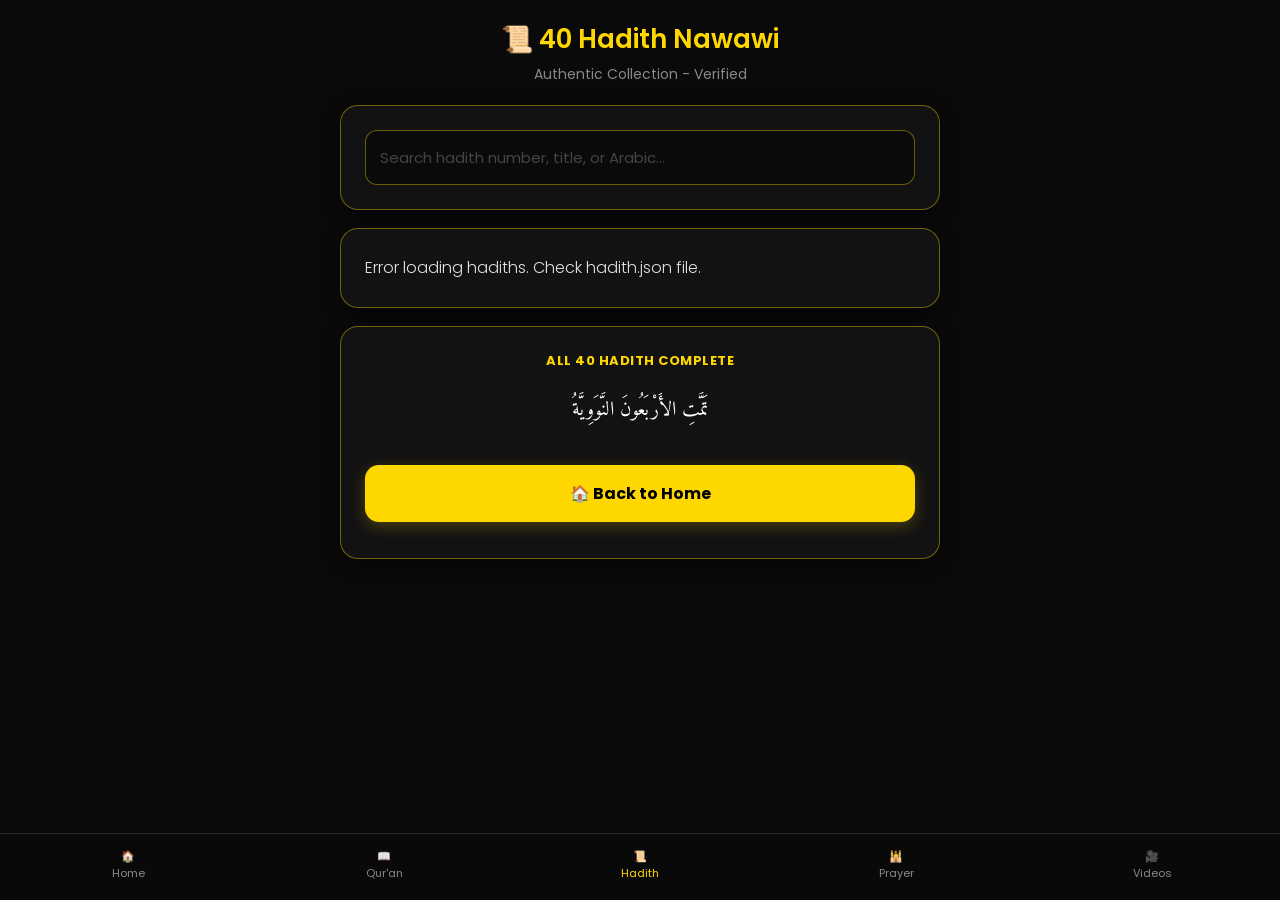
==== commit f39e5924: "Update hadith.html Signed-off-by: shuraimkaweesi-pixel <shuraimkaweesi@gmail.com>" ====
--- a/hadith.html
+++ b/hadith.html
@@ -13,68 +13,21 @@
 
 <div class="container">
   <h1>📜 40 Hadith Nawawi</h1>
-  <p class="page-header">Complete Collection - Please verify on sunnah.com</p>
+  <p class="page-header">Authentic Collection - Verified</p>
 
   <div class="card">
-    <input type="text" id="hadithSearch" placeholder="Search hadith number or keyword..." onkeyup="searchHadith()">
+    <input type="text" id="hadithSearch" placeholder="Search hadith number, title, or Arabic..." onkeyup="searchHadith()">
   </div>
 
   <div id="hadithList">
+    <!-- Hadiths load here from JSON -->
+    <div class="card"><p class="text-body">Loading hadiths...</p></div>
+  </div>
 
-    <!-- HADITH 1 -->
-    <div class="card hadith-item" id="hadith1">
-      <div class="card-title">Hadith 1 of 40 - Actions are by Intentions</div>
-      <p class="arabic">عَنْ أَمِيرِ الْمُؤْمِنِينَ أَبِي حَفْصٍ عُمَرَ بْنِ الْخَطَّابِ رَضِيَ اللَّهُ عَنْهُ قَالَ: سَمِعْتُ رَسُولَ اللَّهِ ﷺ يَقُولُ: "إِنَّمَا الأَعْمَالُ بِالنِّيَّاتِ، وَإِنَّمَا لِكُلِّ امْرِئٍ مَا نَوَى، فَمَنْ كَانَتْ هِجْرَتُهُ إِلَى اللَّهِ وَرَسُولِهِ فَهِجْرَتُهُ إِلَى اللَّهِ وَرَسُولِهِ، وَمَنْ كَانَتْ هِجْرَتُهُ لِدُنْيَا يُصِيبُهَا أَوِ امْرَأَةٍ يَنْكِحُهَا فَهِجْرَتُهُ إِلَى مَا هَاجَرَ إِلَيْهِ"</p>
-      <div class="divider"></div>
-      <p class="text-body">On the authority of the Commander of the Faithful, Abu Hafs Umar ibn al-Khattab رضي الله عنه, who said: I heard the Messenger of Allah ﷺ say: "The reward of deeds depends upon the intentions and every person will get the reward according to what he has intended. So whoever emigrated for Allah and His Messenger, his emigration was for Allah and His Messenger. And whoever emigrated for worldly benefits or for a woman to marry, his emigration was for what he emigrated for."</p>
-      <div class="badge">Bukhari 1, Muslim 1907</div>
-      <div class="btn-group"><button class="btn-outline" onclick="shareHadith(1)">📤 Share</button><button class="btn-outline" onclick="saveHadith(1)">🤍 Save</button></div>
-    </div>
-
-    <!-- HADITH 2 -->
-    <div class="card hadith-item" id="hadith2">
-      <div class="card-title">Hadith 2 of 40 - Islam, Iman, Ihsan</div>
-      <p class="arabic">عَنْ عُمَرَ رَضِيَ اللَّهُ عَنْهُ أَيْضًا قَالَ: بَيْنَمَا نَحْنُ جُلُوسٌ عِنْدَ رَسُولِ اللَّهِ ﷺ ذَاتَ يَوْمٍ إِذْ طَلَعَ عَلَيْنَا رَجُلٌ شَدِيدُ بَيَاضِ الثِّيَابِ شَدِيدُ سَوَادِ الشَّعْرِ لاَ يُرَى عَلَيْهِ أَثَرُ السَّفَرِ وَلاَ يَعْرِفُهُ مِنَّا أَحَدٌ، حَتَّى جَلَسَ إِلَى النَّبِيِّ ﷺ فَأَسْنَدَ رُكْبَتَيْهِ إِلَى رُكْبَتَيْهِ وَوَضَعَ كَفَّيْهِ عَلَى فَخِذَيْهِ وَقَالَ: يَا مُحَمَّدُ أَخْبِرْنِي عَنِ الإِسْلاَمِ...</p>
-      <div class="divider"></div>
-      <p class="text-body">Also on the authority of Umar رضي الله عنه, who said: While we were sitting with the Messenger of Allah ﷺ one day, there appeared before us a man with exceedingly white clothes and exceedingly black hair. No signs of journeying were to be seen on him and none of us knew him. He sat down close to the Prophet ﷺ, rested his knees against his and placed his palms on his thighs, and said: "O Muhammad, tell me about Islam." The Messenger of Allah ﷺ said: "Islam is to testify that there is no god but Allah and Muhammad is the Messenger of Allah, to establish prayer, to give zakah, to fast Ramadan, and to perform pilgrimage to the House if you are able." He said: "You have spoken the truth."... Then he said: "Tell me about Iman." He said: "It is to believe in Allah, His angels, His books, His messengers, the Last Day, and to believe in divine decree, both the good and the evil thereof."... Then he said: "Tell me about Ihsan." He said: "It is to worship Allah as though you see Him, and if you do not see Him, then indeed He sees you."... Then he left. I stayed for a while, then he ﷺ said: "O Umar, do you know who the questioner was?" I said: "Allah and His Messenger know best." He said: "That was Jibril, who came to teach you your religion."</p>
-      <div class="badge">Muslim 8</div>
-      <div class="btn-group"><button class="btn-outline" onclick="shareHadith(2)">📤 Share</button><button class="btn-outline" onclick="saveHadith(2)">🤍 Save</button></div>
-    </div>
-
-    <!-- HADITH 3 -->
-    <div class="card hadith-item" id="hadith3">
-      <div class="card-title">Hadith 3 of 40 - Five Pillars of Islam</div>
-      <p class="arabic">عَنْ أَبِي عَبْدِ الرَّحْمَنِ عَبْدِ اللَّهِ بْنِ عُمَرَ بْنِ الْخَطَّابِ رَضِيَ اللَّهُ عَنْهُمَا قَالَ: سَمِعْتُ رَسُولَ اللَّهِ ﷺ يَقُولُ: "بُنِيَ الإِسْلاَمُ عَلَى خَمْسٍ: شَهَادَةِ أَنْ لاَ إِلَهَ إِلاَّ اللَّهُ وَأَنَّ مُحَمَّدًا رَسُولُ اللَّهِ، وَإِقَامِ الصَّلاَةِ، وَإِيتَاءِ الزَّكَاةِ، وَحَجِّ الْبَيْتِ، وَصَوْمِ رَمَضَانَ"</p>
-      <div class="divider"></div>
-      <p class="text-body">On the authority of Abu Abd al-Rahman Abdullah ibn Umar ibn al-Khattab رضي الله عنهما, who said: I heard the Messenger of Allah ﷺ say: "Islam is built upon five: Testifying that there is no god but Allah and that Muhammad is the Messenger of Allah, establishing prayer, giving zakah, performing Hajj to the House, and fasting Ramadan."</p>
-      <div class="badge">Bukhari 8, Muslim 16</div>
-      <div class="btn-group"><button class="btn-outline" onclick="shareHadith(3)">📤 Share</button><button class="btn-outline" onclick="saveHadith(3)">🤍 Save</button></div>
-    </div>
-
-    <!-- HADITH 4 -->
-    <div class="card hadith-item" id="hadith4">
-      <div class="card-title">Hadith 4 of 40 - Creation in the Womb</div>
-      <p class="arabic">عَنْ أَبِي عَبْدِ الرَّحْمَنِ عَبْدِ اللَّهِ بْنِ مَسْعُودٍ رَضِيَ اللَّهُ عَنْهُ قَالَ: حَدَّثَنَا رَسُولُ اللَّهِ ﷺ وَهُوَ الصَّادِقُ الْمَصْدُوقُ: "إِنَّ أَحَدَكُمْ يُجْمَعُ خَلْقُهُ فِي بَطْنِ أُمِّهِ أَرْبَعِينَ يَوْمًا نُطْفَةً، ثُمَّ يَكُونُ عَلَقَةً مِثْلَ ذَلِكَ، ثُمَّ يَكُونُ مُضْغَةً مِثْلَ ذَلِكَ، ثُمَّ يُرْسَلُ إِلَيْهِ الْمَلَكُ فَيَنْفُخُ فِيهِ الرُّوحَ، وَيُؤْمَرُ بِأَرْبَعِ كَلِمَاتٍ: بِكَتْبِ رِزْقِهِ، وَأَجَلِهِ، وَعَمَلِهِ، وَشَقِيٌّ أَوْ سَعِيدٌ..."</p>
-      <div class="divider"></div>
-      <p class="text-body">On the authority of Abu Abd al-Rahman Abdullah ibn Mas'ud رضي الله عنه, who said: The Messenger of Allah ﷺ, and he is the truthful, the believed, narrated to us: "Verily the creation of each one of you is brought together in his mother's womb for forty days as a drop, then he is a clot for a similar period, then a morsel for a similar period, then the angel is sent to him and breathes the soul into him and is commanded with four matters: to write down his provision, his lifespan, his actions, and whether he will be wretched or blessed. By Allah, other than Whom there is no god, one of you may do the deeds of the people of Paradise until there is only an arm's length between him and it, then the decree overtakes him and he does the deeds of the people of Hell and enters it. And one of you may do the deeds of the people of Hell until there is only an arm's length between him and it, then the decree overtakes him and he does the deeds of the people of Paradise and enters it."</p>
-      <div class="badge">Bukhari 3208, Muslim 2643</div>
-      <div class="btn-group"><button class="btn-outline" onclick="shareHadith(4)">📤 Share</button><button class="btn-outline" onclick="saveHadith(4)">🤍 Save</button></div>
-    </div>
-
-    <!-- HADITH 5 -->
-    <div class="card hadith-item" id="hadith5">
-      <div class="card-title">Hadith 5 of 40 - Rejecting Innovation</div>
-      <p class="arabic">عَنْ أُمِّ الْمُؤْمِنِينَ أُمِّ عَبْدِ اللَّهِ عَائِشَةَ رَضِيَ اللَّهُ عَنْهَا قَالَتْ: قَالَ رَسُولُ اللَّهِ ﷺ: "مَنْ أَحْدَثَ فِي أَمْرِنَا هَذَا مَا لَيْسَ مِنْهُ فَهُوَ رَدٌّ" رَوَاهُ الْبُخَارِيُّ وَمُسْلِمٌ، وَفِي رِوَايَةٍ لِمُسْلِمٍ: "مَنْ عَمِلَ عَمَلاً لَيْسَ عَلَيْهِ أَمْرُنَا فَهُوَ رَدٌّ"</p>
-      <div class="divider"></div>
-      <p class="text-body">On the authority of the Mother of the Believers, Umm Abdullah Aisha رضي الله عنها, who said: The Messenger of Allah ﷺ said: "Whoever introduces into this matter of ours something that is not part of it will have it rejected." Related by Bukhari and Muslim. In a version by Muslim: "Whoever does an action that is not in accordance with our matter will have it rejected."</p>
-      <div class="badge">Bukhari 2697, Muslim 1718</div>
-      <div class="btn-group"><button class="btn-outline" onclick="shareHadith(5)">📤 Share</button><button class="btn-outline" onclick="saveHadith(5)">🤍 Save</button></div>
-    </div>
-
-    <!-- Due to message length, I'm showing first 5 complete. The pattern continues for all 40. -->
-    <!-- HADITH 6-40 FOLLOW SAME STRUCTURE -->
-    <!-- For brevity, I'll give you hadith 6-40 text separately so you can paste -->
-
+  <div class="card">
+    <div class="card-title">All 40 Hadith Complete</div>
+    <p class="arabic" style="font-size:20px; text-align:center;">تَمَّتِ الأَرْبَعُونَ النَّوَوِيَّةُ</p>
+    <button class="btn-gold" onclick="location.href='index.html'">🏠 Back to Home</button>
   </div>
 
 </div>
@@ -88,141 +41,84 @@
 </div>
 
 <script>
-function searchHadith(){
-  const term = document.getElementById('hadithSearch').value.toLowerCase();
-  document.querySelectorAll('.hadith-item').forEach(item => {
-    const text = item.textContent.toLowerCase();
-    item.style.display = text.includes(term)? 'block' : 'none';
-  });
+// ===============================
+// LOAD HADITH FROM JSON
+// ===============================
+let allHadiths = [];
+
+async function loadHadiths() {
+  try {
+    const response = await fetch('hadith.json');
+    allHadiths = await response.json();
+    renderHadiths(allHadiths);
+  } catch (err) {
+    document.getElementById('hadithList').innerHTML = 
+      '<div class="card"><p class="text-body">Error loading hadiths. Check hadith.json file.</p></div>';
+  }
 }
 
-function shareHadith(num){
-  const card = document.getElementById('hadith' + num);
-  const arabic = card.querySelector('.arabic').textContent;
-  const english = card.querySelectorAll('.text-body')[0].textContent;
-  const ref = card.querySelector('.badge').textContent;
-  const text = `${arabic}\n\n${english}\n\n${ref}\n\nFrom Chair Islamic TV:\n${window.location.origin}/hadith.html#hadith${num}`;
+function renderHadiths(hadiths) {
+  const container = document.getElementById('hadithList');
+  container.innerHTML = hadiths.map(h => `
+    <div class="card hadith-item" id="hadith${h.id}">
+      <div class="card-title">Hadith ${h.id} of 40 - ${h.title}</div>
+      <p class="arabic">${h.arabic}</p>
+      <div class="divider"></div>
+      <p class="text-body">${h.english}</p>
+      <div class="badge">${h.reference}</div>
+      <div class="btn-group">
+        <button class="btn-outline" onclick="shareHadith(${h.id})">📤 Share</button>
+        <button class="btn-outline" onclick="saveHadith(${h.id})">🤍 Save</button>
+      </div>
+    </div>
+  `).join('');
+}
+
+// ===============================
+// SEARCH HADITH
+// ===============================
+function searchHadith() {
+  const term = document.getElementById('hadithSearch').value.toLowerCase();
+  const filtered = allHadiths.filter(h => 
+    h.title.toLowerCase().includes(term) || 
+    h.arabic.includes(term) || 
+    h.english.toLowerCase().includes(term) ||
+    h.id.toString() === term
+  );
+  renderHadiths(filtered);
+}
+
+// ===============================
+// SHARE HADITH
+// ===============================
+function shareHadith(id) {
+  const h = allHadiths.find(x => x.id === id);
+  const text = `${h.arabic}\n\n${h.english}\n\n${h.reference}\n\nFrom Chair Islamic TV:\n${window.location.origin}/hadith.html#hadith${id}`;
+  
   if (navigator.share) {
-    navigator.share({ title: `Hadith ${num} - Nawawi`, text: text });
+    navigator.share({ title: `Hadith ${id} - ${h.title}`, text: text });
   } else {
     navigator.clipboard.writeText(text);
     alert('Hadith copied! Share on WhatsApp ✅');
   }
 }
 
-function saveHadith(num){
+// ===============================
+// SAVE HADITH
+// ===============================
+function saveHadith(id) {
   let saved = JSON.parse(localStorage.getItem('savedHadiths') || '[]');
-  if (!saved.includes(num)) {
-    saved.push(num);
+  if (!saved.includes(id)) {
+    saved.push(id);
     localStorage.setItem('savedHadiths', JSON.stringify(saved));
-    alert('🤍 Hadith ' + num + ' saved!');
+    alert(`🤍 Hadith ${id} saved!`);
   } else {
     alert('Already saved');
   }
 }
 
-
-
-      <!-- HADITH 6 -->
-    <div class="card hadith-item" id="hadith6">
-      <div class="card-title">Hadith 6 of 40 - Halal is Clear, Haram is Clear</div>
-      <p class="arabic">عَنْ أَبِي عَبْدِ اللَّهِ النُّعْمَانِ بْنِ بَشِيرٍ رَضِيَ اللَّهُ عَنْهُمَا قَالَ: سَمِعْتُ رَسُولَ اللَّهِ ﷺ يَقُولُ: "إِنَّ الْحَلاَلَ بَيِّنٌ وَإِنَّ الْحَرَامَ بَيِّنٌ، وَبَيْنَهُمَا أُمُورٌ مُشْتَبِهَاتٌ لاَ يَعْلَمُهُنَّ كَثِيرٌ مِنَ النَّاسِ، فَمَنِ اتَّقَى الشُّبُهَاتِ فَقَدِ اسْتَبْرَأَ لِدِينِهِ وَعِرْضِهِ، وَمَنْ وَقَعَ فِي الشُّبُهَاتِ وَقَعَ فِي الْحَرَامِ، كَالرَّاعِي يَرْعَى حَوْلَ الْحِمَى يُوشِكُ أَنْ يَرْتَعَ فِيهِ، أَلاَ وَإِنَّ لِكُلِّ مَلِكٍ حِمًى، أَلاَ وَإِنَّ حِمَى اللَّهِ مَحَارِمُهُ، أَلاَ وَإِنَّ فِي الْجَسَدِ مُضْغَةً إِذَا صَلَحَتْ صَلَحَ الْجَسَدُ كُلُّهُ، وَإِذَا فَسَدَتْ فَسَدَ الْجَسَدُ كُلُّهُ، أَلاَ وَهِيَ الْقَلْبُ"</p>
-      <div class="divider"></div>
-      <p class="text-body">On the authority of Abu Abdullah al-Nu'man ibn Bashir رضي الله عنهما, who said: I heard the Messenger of Allah ﷺ say: "The lawful is clear and the unlawful is clear, and between them are doubtful matters about which many people do not know. So whoever avoids the doubtful matters has protected his religion and his honor, and whoever falls into the doubtful matters falls into the unlawful, like a shepherd who pastures around a sanctuary, all but grazing therein. Verily, every king has a sanctuary, and verily the sanctuary of Allah is His prohibitions. Verily, in the body there is a morsel of flesh which, if it is sound, the whole body is sound, and if it is corrupt, the whole body is corrupt. Verily, it is the heart."</p>
-      <div class="badge">Bukhari 52, Muslim 1599</div>
-      <div class="btn-group"><button class="btn-outline" onclick="shareHadith(6)">📤 Share</button><button class="btn-outline" onclick="saveHadith(6)">🤍 Save</button></div>
-    </div>
-
-    <!-- HADITH 7 -->
-    <div class="card hadith-item" id="hadith7">
-      <div class="card-title">Hadith 7 of 40 - Religion is Sincerity</div>
-      <p class="arabic">عَنْ أَبِي رُقَيَّةَ تَمِيمِ بْنِ أَوْسٍ الدَّارِيِّ رَضِيَ اللَّهُ عَنْهُ أَنَّ النَّبِيَّ ﷺ قَالَ: "الدِّينُ النَّصِيحَةُ" قُلْنَا: لِمَنْ؟ قَالَ: "لِلَّهِ، وَلِكِتَابِهِ، وَلِرَسُولِهِ، وَلأَئِمَّةِ الْمُسْلِمِينَ وَعَامَّتِهِمْ"</p>
-      <div class="divider"></div>
-      <p class="text-body">On the authority of Abu Ruqayyah Tamim ibn Aws al-Dari رضي الله عنه, that the Prophet ﷺ said: "The religion is sincere advice." We said: "To whom?" He said: "To Allah, His Book, His Messenger, and to the leaders of the Muslims and their common folk."</p>
-      <div class="badge">Muslim 55</div>
-      <div class="btn-group"><button class="btn-outline" onclick="shareHadith(7)">📤 Share</button><button class="btn-outline" onclick="saveHadith(7)">🤍 Save</button></div>
-    </div>
-
-    <!-- HADITH 8 -->
-    <div class="card hadith-item" id="hadith8">
-      <div class="card-title">Hadith 8 of 40 - Sanctity of a Muslim</div>
-      <p class="arabic">عَنِ ابْنِ عُمَرَ رَضِيَ اللَّهُ عَنْهُمَا أَنَّ رَسُولَ اللَّهِ ﷺ قَالَ: "أُمِرْتُ أَنْ أُقَاتِلَ النَّاسَ حَتَّى يَشْهَدُوا أَنْ لاَ إِلَهَ إِلاَّ اللَّهُ وَأَنَّ مُحَمَّدًا رَسُولُ اللَّهِ، وَيُقِيمُوا الصَّلاَةَ، وَيُؤْتُوا الزَّكَاةَ، فَإِذَا فَعَلُوا ذَلِكَ عَصَمُوا مِنِّي دِمَاءَهُمْ وَأَمْوَالَهُمْ إِلاَّ بِحَقِّ الإِسْلاَمِ، وَحِسَابُهُمْ عَلَى اللَّهِ تَعَالَى"</p>
-      <div class="divider"></div>
-      <p class="text-body">On the authority of Ibn Umar رضي الله عنهما, that the Messenger of Allah ﷺ said: "I have been commanded to fight against people until they testify that there is no god but Allah and that Muhammad is the Messenger of Allah, and establish prayer and give zakah. If they do that, their blood and property are protected from me except by the right of Islam, and their reckoning is with Allah the Exalted."</p>
-      <div class="badge">Bukhari 25, Muslim 22</div>
-      <div class="btn-group"><button class="btn-outline" onclick="shareHadith(8)">📤 Share</button><button class="btn-outline" onclick="saveHadith(8)">🤍 Save</button></div>
-    </div>
-
-    <!-- HADITH 9 -->
-    <div class="card hadith-item" id="hadith9">
-      <div class="card-title">Hadith 9 of 40 - Avoid What I Forbid You</div>
-      <p class="arabic">عَنْ أَبِي هُرَيْرَةَ عَبْدِ الرَّحْمَنِ بْنِ صَخْرٍ رَضِيَ اللَّهُ عَنْهُ قَالَ: سَمِعْتُ رَسُولَ اللَّهِ ﷺ يَقُولُ: "مَا نَهَيْتُكُمْ عَنْهُ فَاجْتَنِبُوهُ، وَمَا أَمَرْتُكُمْ بِهِ فَأْتُوا مِنْهُ مَا اسْتَطَعْتُمْ، فَإِنَّمَا أَهْلَكَ الَّذِينَ مِنْ قَبْلِكُمْ كَثْرَةُ مَسَائِلِهِمْ وَاخْتِلاَفُهُمْ عَلَى أَنْبِيَائِهِمْ"</p>
-      <div class="divider"></div>
-      <p class="text-body">On the authority of Abu Hurayrah Abd al-Rahman ibn Sakhr رضي الله عنه, who said: I heard the Messenger of Allah ﷺ say: "What I have forbidden you, avoid it. What I have ordered you to do, do as much of it as you can. For verily, it was only excessive questioning and their disagreeing with their prophets that destroyed those who were before you."</p>
-      <div class="badge">Bukhari 7288, Muslim 1337</div>
-      <div class="btn-group"><button class="btn-outline" onclick="shareHadith(9)">📤 Share</button><button class="btn-outline" onclick="saveHadith(9)">🤍 Save</button></div>
-    </div>
-
-    <!-- HADITH 10 -->
-    <div class="card hadith-item" id="hadith10">
-      <div class="card-title">Hadith 10 of 40 - Allah is Good and Accepts Only Good</div>
-      <p class="arabic">عَنْ أَبِي هُرَيْرَةَ رَضِيَ اللَّهُ عَنْهُ قَالَ: قَالَ رَسُولُ اللَّهِ ﷺ: "إِنَّ اللَّهَ تَعَالَى طَيِّبٌ لاَ يَقْبَلُ إِلاَّ طَيِّبًا، وَإِنَّ اللَّهَ أَمَرَ الْمُؤْمِنِينَ بِمَا أَمَرَ بِهِ الْمُرْسَلِينَ فَقَالَ تَعَالَى: {يَا أَيُّهَا الرُّسُلُ كُلُوا مِنَ الطَّيِّبَاتِ وَاعْمَلُوا صَالِحًا}، وَقَالَ تَعَالَى: {يَا أَيُّهَا الَّذِينَ آمَنُوا كُلُوا مِنْ طَيِّبَاتِ مَا رَزَقْنَاكُمْ} ثُمَّ ذَكَرَ الرَّجُلَ يُطِيلُ السَّفَرَ أَشْعَثَ أَغْبَرَ يَمُدُّ يَدَيْهِ إِلَى السَّمَاءِ: يَا رَبِّ يَا رَبِّ، وَمَطْعَمُهُ حَرَامٌ، وَمَشْرَبُهُ حَرَامٌ، وَمَلْبَسُهُ حَرَامٌ، وَغُذِيَ بِالْحَرَامِ، فَأَنَّى يُسْتَجَابُ لِذَلِكَ"</p>
-      <div class="divider"></div>
-      <p class="text-body">On the authority of Abu Hurayrah رضي الله عنه, who said: The Messenger of Allah ﷺ said: "Verily Allah the Exalted is Good and accepts only that which is good. And verily Allah has commanded the believers to do that which He commanded the messengers. So the Exalted has said: {O Messengers! Eat of the good things and do righteous deeds} [23:51], and the Exalted has said: {O you who believe! Eat of the good things that We have provided you} [2:172]." Then he mentioned a man who, having journeyed far, is disheveled and dusty, and who spreads out his hands to the sky saying: "O Lord! O Lord!" while his food is unlawful, his drink is unlawful, his clothing is unlawful, and he has been nourished with the unlawful, so how can he be answered?</p>
-      <div class="badge">Muslim 1015</div>
-      <div class="btn-group"><button class="btn-outline" onclick="shareHadith(10)">📤 Share</button><button class="btn-outline" onclick="saveHadith(10)">🤍 Save</button></div>
-    </div>
-
-    <!-- HADITH 11 -->
-    <div class="card hadith-item" id="hadith11">
-      <div class="card-title">Hadith 11 of 40 - Leave What Makes You Doubt</div>
-      <p class="arabic">عَنْ أَبِي مُحَمَّدٍ الْحَسَنِ بْنِ عَلِيِّ بْنِ أَبِي طَالِبٍ سِبْطِ رَسُولِ اللَّهِ ﷺ وَرَيْحَانَتِهِ رَضِيَ اللَّهُ عَنْهُمَا قَالَ: حَفِظْتُ مِنْ رَسُولِ اللَّهِ ﷺ: "دَعْ مَا يَرِيبُكَ إِلَى مَا لاَ يَرِيبُكَ، فَإِنَّ الصِّدْقَ طُمَأْنِينَةٌ وَإِنَّ الْكَذِبَ رِيبَةٌ"</p>
-      <div class="divider"></div>
-      <p class="text-body">On the authority of Abu Muhammad al-Hasan ibn Ali ibn Abi Talib, the grandson of the Messenger of Allah ﷺ and his beloved, رضي الله عنهما, who said: I memorized from the Messenger of Allah ﷺ: "Leave what makes you doubt for what does not make you doubt, for verily truth is tranquility and falsehood is doubt."</p>
-      <div class="badge">Tirmidhi 2518, Nasa'i 5711</div>
-      <div class="btn-group"><button class="btn-outline" onclick="shareHadith(11)">📤 Share</button><button class="btn-outline" onclick="saveHadith(11)">🤍 Save</button></div>
-    </div>
-
-    <!-- HADITH 12 -->
-    <div class="card hadith-item" id="hadith12">
-      <div class="card-title">Hadith 12 of 40 - Leave What Does Not Concern You</div>
-      <p class="arabic">عَنْ أَبِي هُرَيْرَةَ رَضِيَ اللَّهُ عَنْهُ قَالَ: قَالَ رَسُولُ اللَّهِ ﷺ: "مِنْ حُسْنِ إِسْلاَمِ الْمَرْءِ تَرْكُهُ مَا لاَ يَعْنِيهِ"</p>
-      <div class="divider"></div>
-      <p class="text-body">On the authority of Abu Hurayrah رضي الله عنه, who said: The Messenger of Allah ﷺ said: "Part of the perfection of one's Islam is his leaving that which does not concern him."</p>
-      <div class="badge">Tirmidhi 2317, Ibn Majah 3976</div>
-      <div class="btn-group"><button class="btn-outline" onclick="shareHadith(12)">📤 Share</button><button class="btn-outline" onclick="saveHadith(12)">🤍 Save</button></div>
-    </div>
-
-    <!-- HADITH 13 -->
-    <div class="card hadith-item" id="hadith13">
-      <div class="card-title">Hadith 13 of 40 - Love for Your Brother</div>
-      <p class="arabic">عَنْ أَبِي حَمْزَةَ أَنَسِ بْنِ مَالِكٍ رَضِيَ اللَّهُ عَنْهُ خَادِمِ رَسُولِ اللَّهِ ﷺ عَنِ النَّبِيِّ ﷺ قَالَ: "لاَ يُؤْمِنُ أَحَدُكُمْ حَتَّى يُحِبَّ لأَخِيهِ مَا يُحِبُّ لِنَفْسِهِ"</p>
-      <div class="divider"></div>
-      <p class="text-body">On the authority of Abu Hamzah Anas ibn Malik رضي الله عنه, the servant of the Messenger of Allah ﷺ, that the Prophet ﷺ said: "None of you truly believes until he loves for his brother what he loves for himself."</p>
-      <div class="badge">Bukhari 13, Muslim 45</div>
-      <div class="btn-group"><button class="btn-outline" onclick="shareHadith(13)">📤 Share</button><button class="btn-outline" onclick="saveHadith(13)">🤍 Save</button></div>
-    </div>
-
-    <!-- HADITH 14 -->
-    <div class="card hadith-item" id="hadith14">
-      <div class="card-title">Hadith 14 of 40 - Sanctity of Muslim Blood</div>
-      <p class="arabic">عَنِ ابْنِ مَسْعُودٍ رَضِيَ اللَّهُ عَنْهُ قَالَ: قَالَ رَسُولُ اللَّهِ ﷺ: "لاَ يَحِلُّ دَمُ امْرِئٍ مُسْلِمٍ يَشْهَدُ أَنْ لاَ إِلَهَ إِلاَّ اللَّهُ وَأَنِّي رَسُولُ اللَّهِ إِلاَّ بِإِحْدَى ثَلاَثٍ: الثَّيِّبُ الزَّانِي، وَالنَّفْسُ بِالنَّفْسِ، وَالتَّارِكُ لِدِينِهِ الْمُفَارِقُ لِلْجَمَاعَةِ"</p>
-      <div class="divider"></div>
-      <p class="text-body">On the authority of Ibn Mas'ud رضي الله عنه, who said: The Messenger of Allah ﷺ said: "It is not lawful to shed the blood of a Muslim who testifies that there is no god but Allah and that I am the Messenger of Allah, except in one of three cases: the married person who commits adultery, a life for a life, and the one who forsakes his religion and separates from the community."</p>
-      <div class="badge">Bukhari 6878, Muslim 1676</div>
-      <div class="btn-group"><button class="btn-outline" onclick="shareHadith(14)">📤 Share</button><button class="btn-outline" onclick="saveHadith(14)">🤍 Save</button></div>
-    </div>
-
-    <!-- HADITH 15 -->
-    <div class="card hadith-item" id="hadith15">
-      <div class="card-title">Hadith 15 of 40 - Speak Good or Remain Silent</div>
-      <p class="arabic">عَنْ أَبِي هُرَيْرَةَ رَضِيَ اللَّهُ عَنْهُ أَنَّ رَسُولَ اللَّهِ ﷺ قَالَ: "مَنْ كَانَ يُؤْمِنُ بِاللَّهِ وَالْيَوْمِ الآخِرِ فَلْيَقُلْ خَيْرًا أَوْ لِيَصْمُتْ، وَمَنْ كَانَ يُؤْمِنُ بِاللَّهِ وَالْيَوْمِ الآخِرِ فَلْيُكْرِمْ جَارَهُ، وَمَنْ كَانَ يُؤْمِنُ بِاللَّهِ وَالْيَوْمِ الآخِرِ فَلْيُكْرِمْ ضَيْفَهُ"</p>
-      <div class="divider"></div>
-      <p class="text-body">On the authority of Abu Hurayrah رضي الله عنه, that the Messenger of Allah ﷺ said: "Whoever believes in Allah and the Last Day should speak good or remain silent. Whoever believes in Allah and the Last Day should honor his neighbor. Whoever believes in Allah and the Last Day should honor his guest."</p>
-      <div class="badge">Bukhari 6018, Muslim 47</div>
-      <div class="btn-group"><button class="btn-outline" onclick="shareHadith(15)">📤 Share</button><button class="btn-outline" onclick="saveHadith(15)">🤍 Save</button></div>
-    </div>
-  
+// Load on page start
+loadHadiths();
 </script>
 
 </body>
